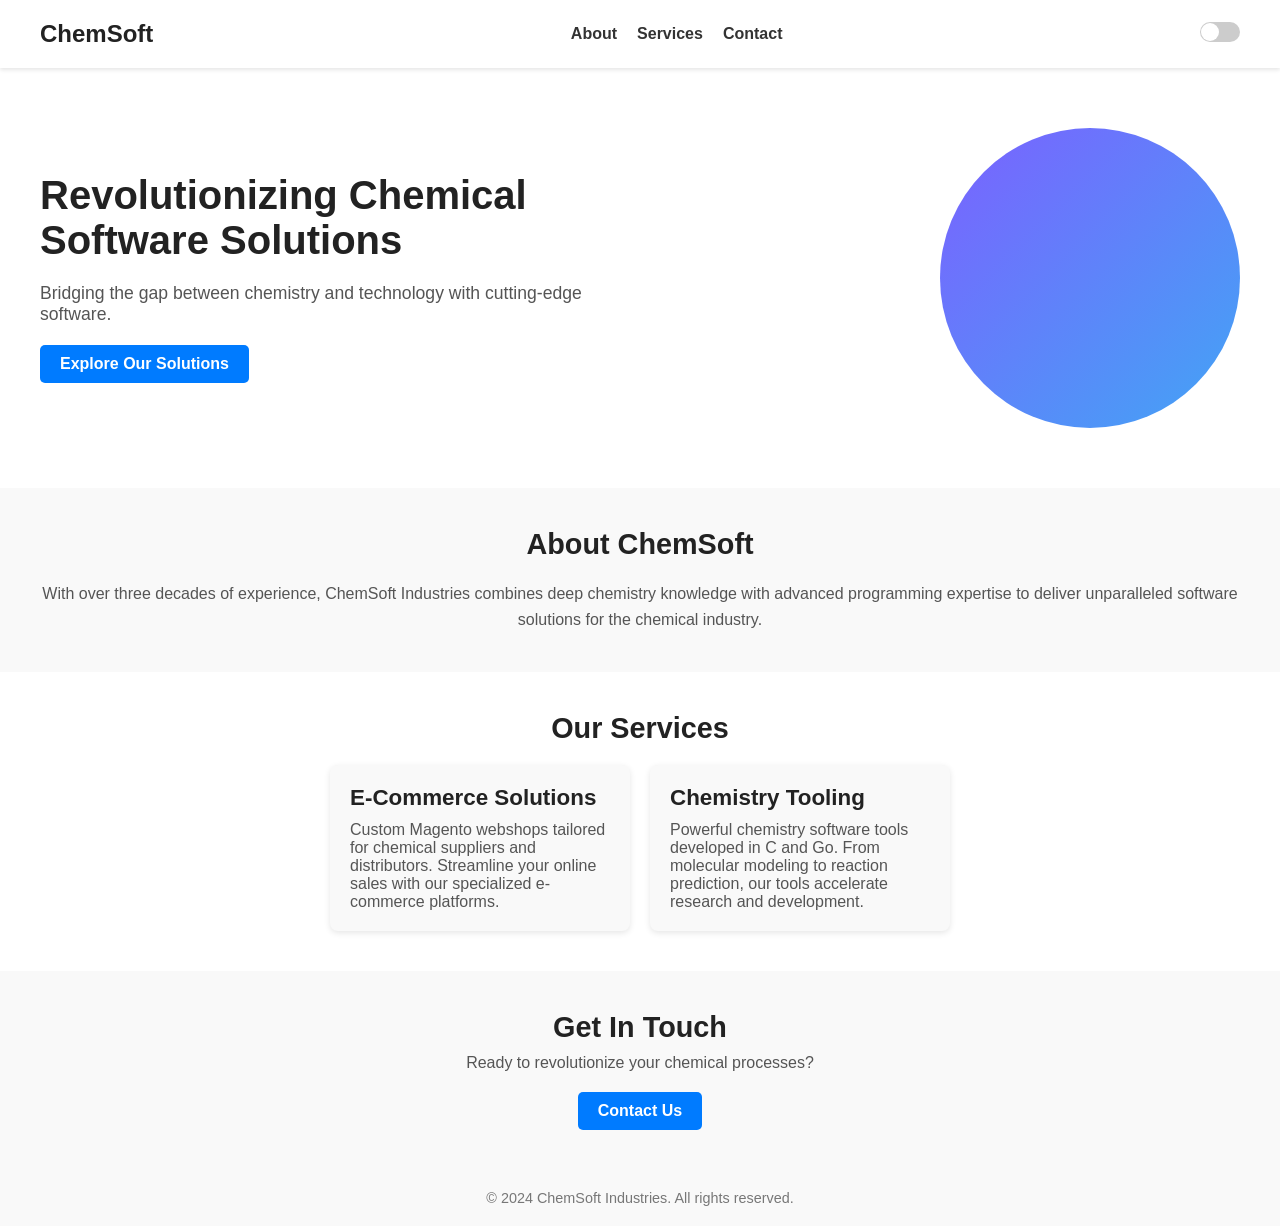
==== index.html @ 3666ffd7 "Uploading starting point for website: Basic design works, content placeholders are in" ====
<!DOCTYPE html>
<html lang="en">
<head>
  <meta charset="UTF-8">
  <meta name="viewport" content="width=device-width, initial-scale=1.0">
  <title>ChemSoft</title>
  <link rel="stylesheet" href="styles.css">
</head>
<body>
  <header>
    <nav class="navbar">
        <div class="logo">ChemSoft</div>
        <ul class="nav-links">
            <li><a href="#about">About</a></li>
            <li><a href="#services">Services</a></li>
            <li><a href="#contact">Contact</a></li>
        </ul>
      <div class="dark-mode-toggle">
        <input type="checkbox" id="toggle">
        <label for="toggle"></label>
      </div>
    </nav>
  </header>

  <main>
    <!-- Hero Section -->
    <section class="hero">
      <div class="hero-content">
        <h1>Revolutionizing Chemical Software Solutions</h1>
        <p>Bridging the gap between chemistry and technology with cutting-edge software.</p>
        <a href="#solutions" class="btn">Explore Our Solutions</a>
      </div>
      <div class="hero-circle"></div>
    </section>

    <!-- About Section -->
    <section id="about" class="about-section">
      <h2>About ChemSoft</h2>
      <p>
        With over three decades of experience, ChemSoft Industries combines deep chemistry knowledge
        with advanced programming expertise to deliver unparalleled software solutions for the chemical industry.
      </p>
    </section>

    <!-- Services Section -->
    <section id="services" class="services-section">
      <h2>Our Services</h2>
      <div class="services-cards">
        <div class="service-card">
          <h3>E-Commerce Solutions</h3>
          <p>
            Custom Magento webshops tailored for chemical suppliers and distributors. Streamline your online sales with our specialized e-commerce platforms.
          </p>
        </div>
        <div class="service-card">
          <h3>Chemistry Tooling</h3>
          <p>
            Powerful chemistry software tools developed in C and Go. From molecular modeling to reaction prediction, our tools accelerate research and development.
          </p>
        </div>
      </div>
    </section>

    <!-- Contact Section -->
    <section id="contact" class="contact-section">
      <h2>Get In Touch</h2>
      <p>Ready to revolutionize your chemical processes?</p>
      <a href="#contact-form" class="btn">Contact Us</a>
    </section>
  </main>

  <footer>
    <p>© 2024 ChemSoft Industries. All rights reserved.</p>
  </footer>

  <script src="script.js"></script>
</body>
</html>
---- styles.css ----
/* General Reset */
* {
    margin: 0;
    padding: 0;
    box-sizing: border-box;
  }
  
  body {
    font-family: Arial, sans-serif;
    color: #222;
    background-color: #fff;
    transition: background-color 0.3s, color 0.3s;
  }
  
  /* Navbar */
  .navbar {
    display: flex;
    justify-content: space-between;
    align-items: center;
    padding: 20px 40px;
    background-color: #fff;
    box-shadow: 0 2px 4px rgba(0, 0, 0, 0.1);
  }
  
  .logo {
    font-size: 1.5rem;
    font-weight: bold;
  }
  
  .nav-links {
    list-style: none;
    display: flex;
    gap: 20px;
  }
  
  .nav-links li {
    display: inline;
  }
  
  .nav-links a {
    text-decoration: none;
    color: #333;
    font-weight: bold;
    transition: color 0.3s;
  }
  
  .nav-links a:hover {
    color: #007bff;
  }
  
  /* Dark Mode Toggle */
  .dark-mode-toggle {
    position: relative;
  }
  
  .dark-mode-toggle input[type="checkbox"] {
    display: none;
  }
  
  .dark-mode-toggle label {
    display: inline-block;
    width: 40px;
    height: 20px;
    background: #ccc;
    border-radius: 20px;
    cursor: pointer;
    position: relative;
  }
  
  .dark-mode-toggle label::after {
    content: "";
    width: 18px;
    height: 18px;
    background: #fff;
    border-radius: 50%;
    position: absolute;
    top: 1px;
    left: 1px;
    transition: 0.3s;
  }
  
  .dark-mode-toggle input:checked + label {
    background: #007bff;
  }
  
  .dark-mode-toggle input:checked + label::after {
    transform: translateX(20px);
  }
  
  /* Hero Section */
  .hero {
    display: flex;
    justify-content: space-between;
    align-items: center;
    padding: 60px 40px;
  }
  
  .hero-content {
    max-width: 600px;
  }
  
  .hero h1 {
    font-size: 2.5rem;
    margin-bottom: 20px;
    color: #222;
  }
  
  .hero p {
    font-size: 1.1rem;
    margin-bottom: 20px;
    color: #555;
  }
  
  .btn {
    display: inline-block;
    padding: 10px 20px;
    font-size: 1rem;
    font-weight: bold;
    color: #fff;
    background-color: #007bff;
    text-decoration: none;
    border-radius: 5px;
    transition: background-color 0.3s;
  }
  
  .btn:hover {
    background-color: #0056b3;
  }
  
  /* Circle */
  .hero-circle {
    width: 300px;
    height: 300px;
    background: linear-gradient(135deg, #7b61ff, #42a5f5);
    border-radius: 50%;
    flex-shrink: 0;
  }
  
  /* About Section */
  .about-section {
    background-color: #f9f9f9;
    padding: 40px;
    text-align: center;
  }
  
  .about-section h2 {
    font-size: 1.8rem;
    margin-bottom: 20px;
  }
  
  .about-section p {
    font-size: 1rem;
    line-height: 1.6;
    color: #555;
  }
  
  /* Services Section */
  .services-section {
    padding: 40px;
    background-color: #fff;
    text-align: center;
  }
  
  .services-section h2 {
    font-size: 1.8rem;
    margin-bottom: 20px;
  }
  
  .services-cards {
    display: flex;
    gap: 20px;
    justify-content: center;
  }
  
  .service-card {
    background-color: #f9f9f9;
    border-radius: 8px;
    box-shadow: 0 2px 6px rgba(0, 0, 0, 0.1);
    padding: 20px;
    width: 300px;
    text-align: left;
  }
  
  .service-card h3 {
    font-size: 1.4rem;
    margin-bottom: 10px;
  }
  
  .service-card p {
    font-size: 1rem;
    color: #555;
  }
  
  /* Contact Section */
  .contact-section {
    background-color: #f9f9f9;
    text-align: center;
    padding: 40px;
  }
  
  .contact-section h2 {
    font-size: 1.8rem;
    margin-bottom: 10px;
  }
  
  .contact-section p {
    margin-bottom: 20px;
    font-size: 1rem;
    color: #555;
  }
  
  /* Footer */
  footer {
    text-align: center;
    padding: 20px;
    background-color: #f9f9f9;
    color: #777;
    font-size: 0.9rem;
  }
  
  /* Dark Mode */
  body.dark-mode {
    background-color: #222;
    color: #eee;
  }
  
  body.dark-mode .navbar {
    background-color: #333;
  }
  
  body.dark-mode .nav-links a {
    color: #ddd;
  }
  
  body.dark-mode .btn {
    background-color: #4a90e2;
  }
  
  body.dark-mode .about-section,
  body.dark-mode .services-section,
  body.dark-mode .contact-section {
    background-color: #333;
    color: #ddd;
  }
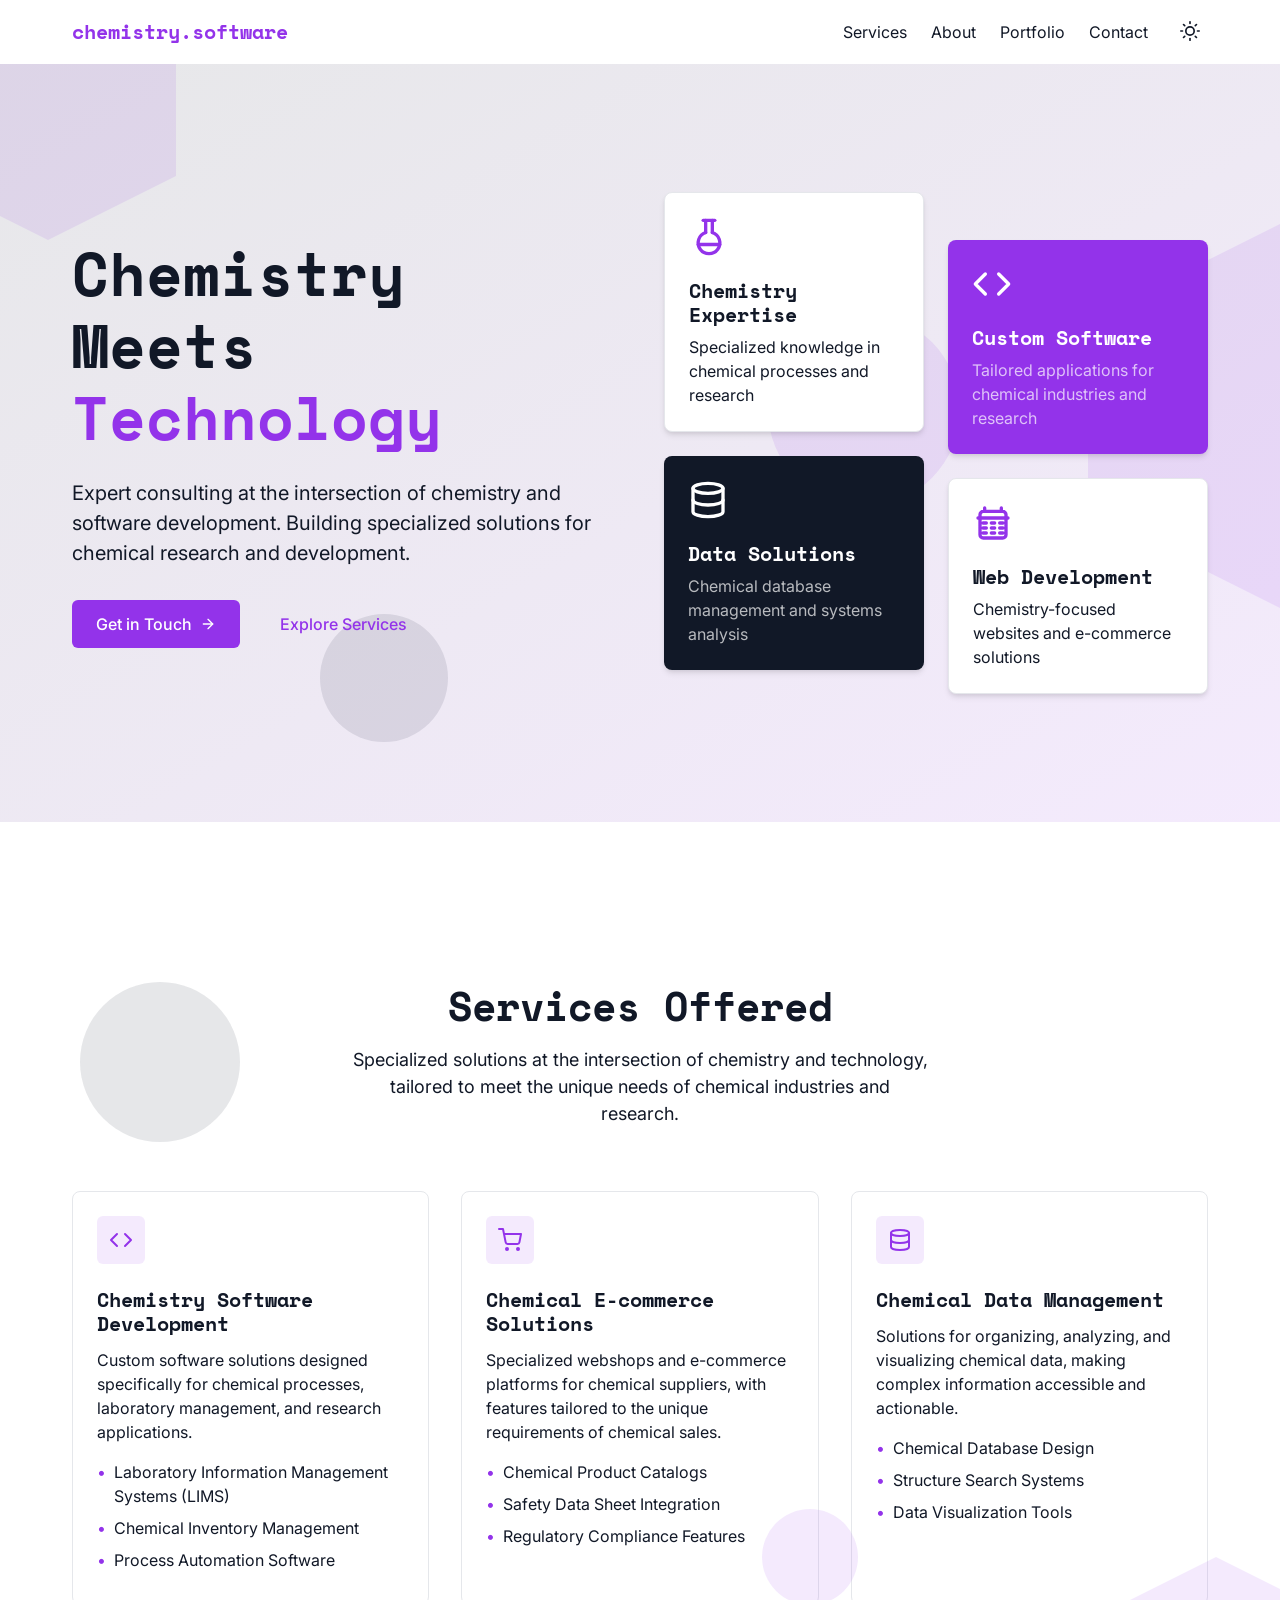
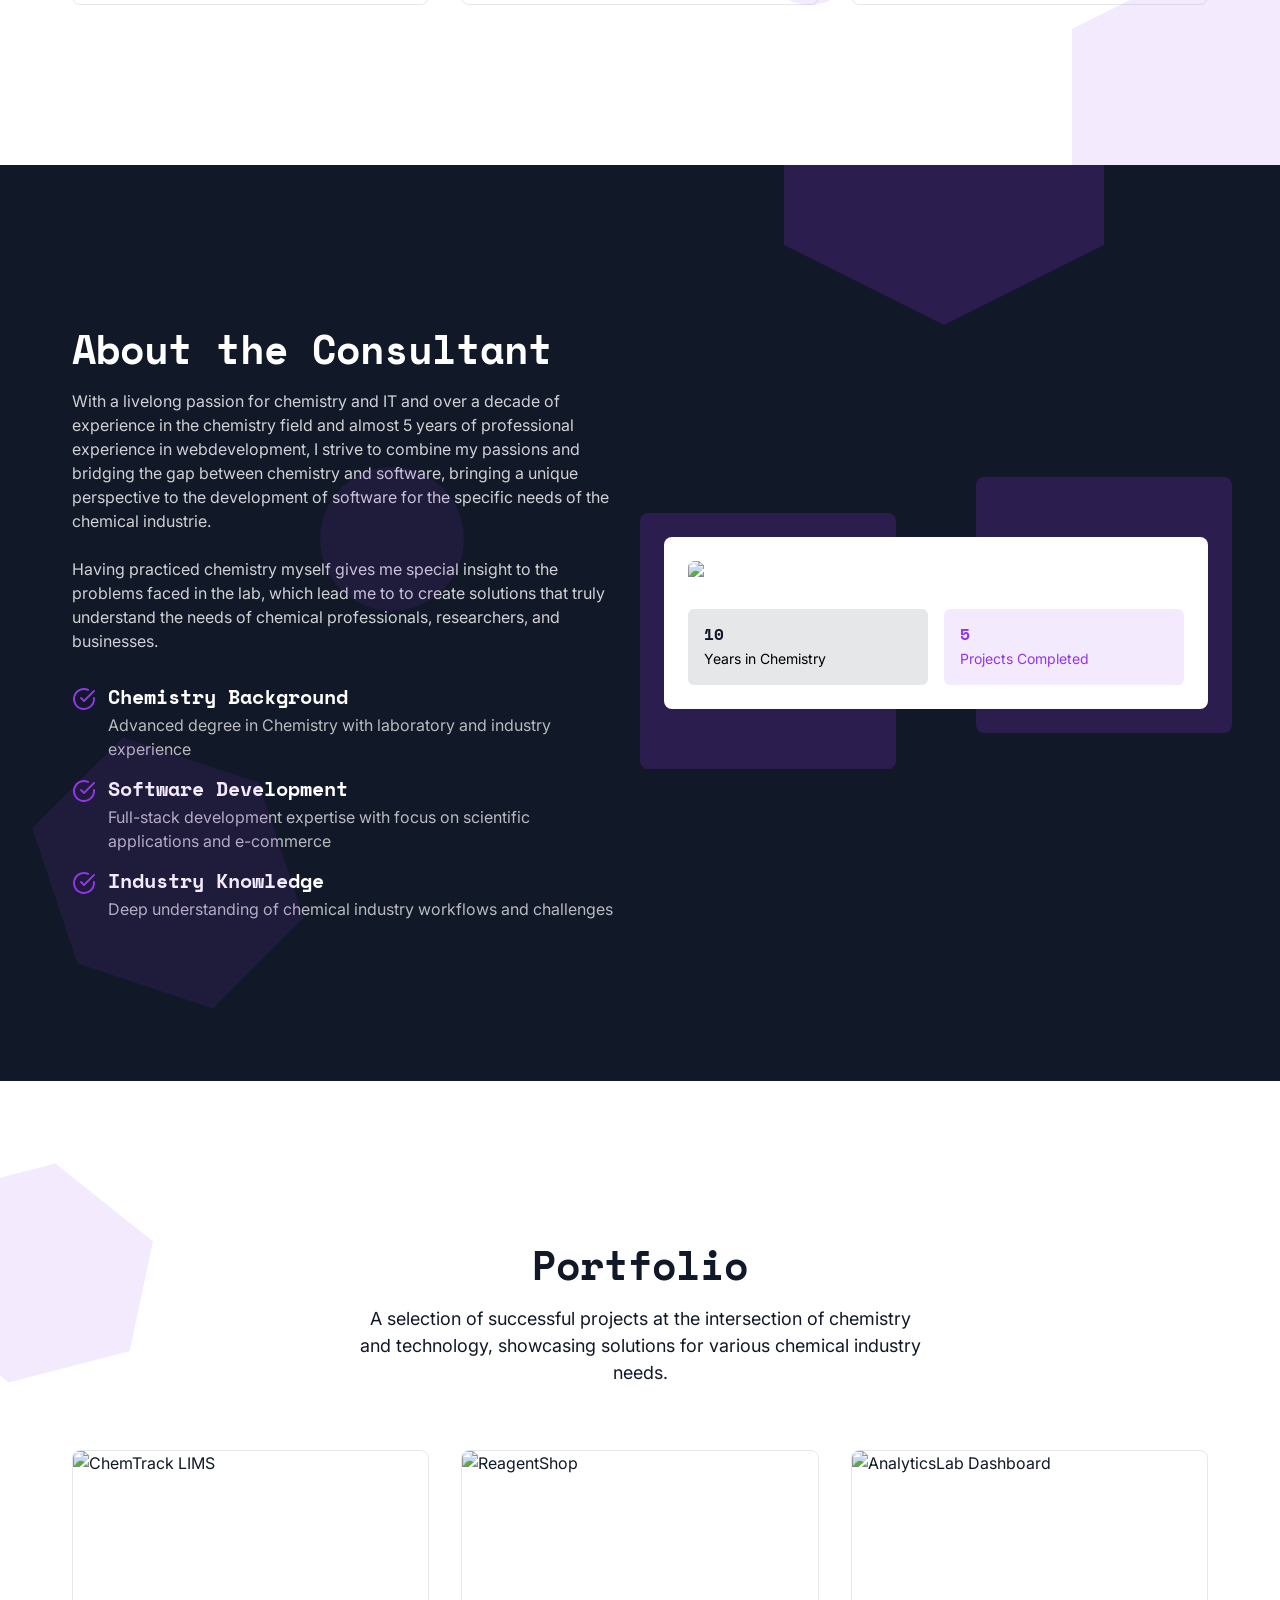
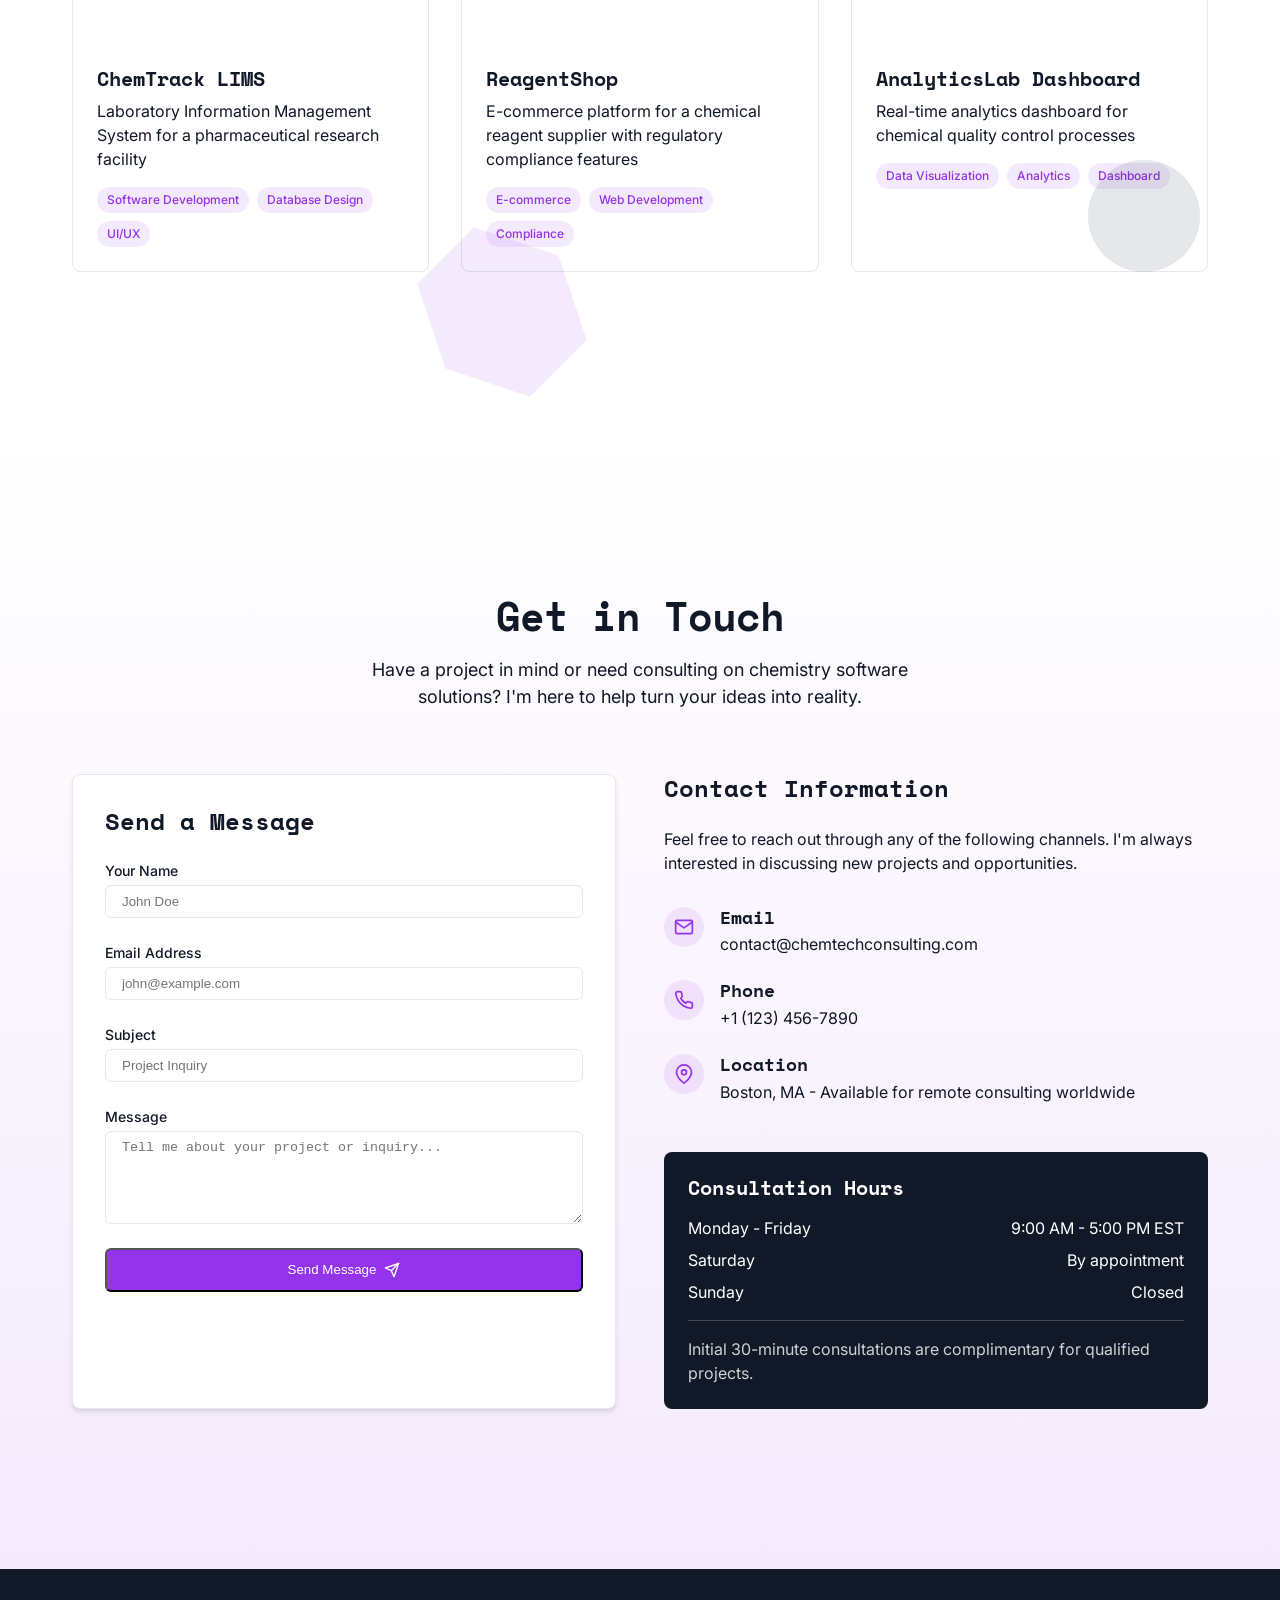
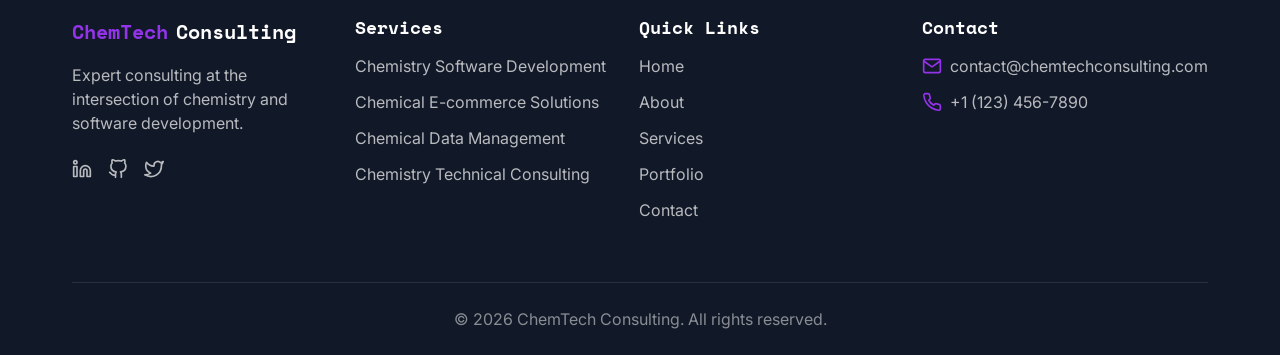
==== commit a4214a18: "Updated website look and 50% done with adding proper text, not mobile compatible yet" ====
--- a/index.html
+++ b/index.html
@@ -3,76 +3,633 @@
 <head>
   <meta charset="UTF-8">
   <meta name="viewport" content="width=device-width, initial-scale=1.0">
-  <title>ChemSoft</title>
+  <title>chemistry.software | Chemistry Software Consultation</title>
+  <meta name="description" content="Professional chemistry software development and consulting services">
+  
+  <!-- Google Fonts -->
+  <link rel="preconnect" href="https://fonts.googleapis.com">
+  <link rel="preconnect" href="https://fonts.gstatic.com" crossorigin>
+  <link href="https://fonts.googleapis.com/css2?family=Space+Mono:wght@400;700&family=Inter:wght@400;500;600;700&display=swap" rel="stylesheet">
+  
+  <!-- Styles -->
   <link rel="stylesheet" href="styles.css">
+  
+  <!-- Favicon -->
+  <link rel="icon" href="favicon.ico" type="image/x-icon">
 </head>
+
 <body>
-  <header>
-    <nav class="navbar">
-        <div class="logo">ChemSoft</div>
-        <ul class="nav-links">
-            <li><a href="#about">About</a></li>
-            <li><a href="#services">Services</a></li>
-            <li><a href="#contact">Contact</a></li>
-        </ul>
-      <div class="dark-mode-toggle">
-        <input type="checkbox" id="toggle">
-        <label for="toggle"></label>
-      </div>
-    </nav>
+  <!-- Header/Navbar -->
+  <header class="header">
+    <div class="container header-container">
+      <a href="#hero" class="logo">
+        <span class="logo-primary">chemistry.software</span>
+      </a>
+      
+      <!-- Desktop Navigation -->
+      <nav class="desktop-nav">
+        <a href="#services" class="nav-link">Services</a>
+        <a href="#about" class="nav-link">About</a>
+        <a href="#portfolio" class="nav-link">Portfolio</a>
+        <a href="#contact" class="nav-link">Contact</a>
+        <div class="header-actions">
+          <!-- Theme Toggle -->
+          <button id="theme-toggle" class="theme-toggle" aria-label="Toggle theme">
+            <svg class="sun-icon" xmlns="http://www.w3.org/2000/svg" width="20" height="20" viewBox="0 0 24 24" fill="none" stroke="currentColor" stroke-width="2" stroke-linecap="round" stroke-linejoin="round">
+              <circle cx="12" cy="12" r="5"></circle>
+              <line x1="12" y1="1" x2="12" y2="3"></line>
+              <line x1="12" y1="21" x2="12" y2="23"></line>
+              <line x1="4.22" y1="4.22" x2="5.64" y2="5.64"></line>
+              <line x1="18.36" y1="18.36" x2="19.78" y2="19.78"></line>
+              <line x1="1" y1="12" x2="3" y2="12"></line>
+              <line x1="21" y1="12" x2="23" y2="12"></line>
+              <line x1="4.22" y1="19.78" x2="5.64" y2="18.36"></line>
+              <line x1="18.36" y1="5.64" x2="19.78" y2="4.22"></line>
+            </svg>
+            <svg class="moon-icon" xmlns="http://www.w3.org/2000/svg" width="20" height="20" viewBox="0 0 24 24" fill="none" stroke="currentColor" stroke-width="2" stroke-linecap="round" stroke-linejoin="round">
+              <path d="M21 12.79A9 9 0 1 1 11.21 3 7 7 0 0 0 21 12.79z"></path>
+            </svg>
+          </button>
+          
+          <!-- Mobile Menu Button -->
+          <button id="mobile-menu-btn" class="mobile-menu-btn" aria-label="Toggle menu">
+            <svg class="menu-icon" xmlns="http://www.w3.org/2000/svg" width="24" height="24" viewBox="0 0 24 24" fill="none" stroke="currentColor" stroke-width="2" stroke-linecap="round" stroke-linejoin="round">
+              <line x1="3" y1="12" x2="21" y2="12"></line>
+              <line x1="3" y1="6" x2="21" y2="6"></line>
+              <line x1="3" y1="18" x2="21" y2="18"></line>
+            </svg>
+            <svg class="close-icon" xmlns="http://www.w3.org/2000/svg" width="24" height="24" viewBox="0 0 24 24" fill="none" stroke="currentColor" stroke-width="2" stroke-linecap="round" stroke-linejoin="round">
+              <line x1="18" y1="6" x2="6" y2="18"></line>
+              <line x1="6" y1="6" x2="18" y2="18"></line>
+            </svg>
+          </button>
+        </div>
+      </nav>
+      
+    </div>
+    
+    <!-- Mobile Navigation -->
+    <div id="mobile-nav" class="mobile-nav">
+      <div class="container mobile-nav-container">
+        <a href="#services" class="nav-link">Services</a>
+        <a href="#about" class="nav-link">About</a>
+        <a href="#portfolio" class="nav-link">Portfolio</a>
+        <a href="#contact" class="nav-link">Contact</a>
+      </div>
+    </div>
   </header>
 
   <main>
     <!-- Hero Section -->
-    <section class="hero">
-      <div class="hero-content">
-        <h1>Revolutionizing Chemical Software Solutions</h1>
-        <p>Bridging the gap between chemistry and technology with cutting-edge software.</p>
-        <a href="#solutions" class="btn">Explore Our Solutions</a>
-      </div>
-      <div class="hero-circle"></div>
+    <section class="hero chemistry-bg" id="hero">
+      <!-- Chemistry-themed decorative elements -->
+      <div class="hexagon hex-1"></div>
+      <div class="hexagon hex-2"></div>
+      <div class="circle circle-1"></div>
+      <div class="circle circle-2"></div>
+      
+      <div class="hero-gradient"></div>
+      <div class="container hero-container">
+        <div class="hero-content">
+          <h1 class="hero-title">Chemistry Meets <span class="text-primary">Technology</span></h1>
+          <p class="hero-description">
+            Expert consulting at the intersection of chemistry and software development. 
+            Building specialized solutions for chemical research and development.
+          </p>
+          <div class="hero-buttons">
+            <a href="#contact" class="btn btn-primary">
+              Get in Touch
+              <svg xmlns="http://www.w3.org/2000/svg" width="16" height="16" viewBox="0 0 24 24" fill="none" stroke="currentColor" stroke-width="2" stroke-linecap="round" stroke-linejoin="round">
+                <line x1="5" y1="12" x2="19" y2="12"></line>
+                <polyline points="12 5 19 12 12 19"></polyline>
+              </svg>
+            </a>
+            <a href="#services" class="btn btn-outline">Explore Services</a>
+          </div>
+        </div>
+        
+        <div class="hero-cards">
+          <div class="hero-cards-column">
+            <div class="card card-light">
+              <svg class="card-icon" xmlns="http://www.w3.org/2000/svg" width="40" height="40" viewBox="0 0 24 24" fill="none" stroke="currentColor" stroke-width="2" stroke-linecap="round" stroke-linejoin="round">
+                <path d="M10 2v7.31"></path>
+                <path d="M14 9.3V1.99"></path>
+                <path d="M8.5 2h7"></path>
+                <path d="M14 9.3a6.5 6.5 0 1 1-4 0"></path>
+                <path d="M5.58 16.5h12.85"></path>
+              </svg>
+              <h3 class="card-title">Chemistry Expertise</h3>
+              <p class="card-text">Specialized knowledge in chemical processes and research</p>
+            </div>
+            <div class="card card-dark">
+              <svg class="card-icon" xmlns="http://www.w3.org/2000/svg" width="40" height="40" viewBox="0 0 24 24" fill="none" stroke="currentColor" stroke-width="2" stroke-linecap="round" stroke-linejoin="round">
+                <ellipse cx="12" cy="5" rx="9" ry="3"></ellipse>
+                <path d="M21 12c0 1.66-4 3-9 3s-9-1.34-9-3"></path>
+                <path d="M3 5v14c0 1.66 4 3 9 3s9-1.34 9-3V5"></path>
+              </svg>
+              <h3 class="card-title">Data Solutions</h3>
+              <p class="card-text">Chemical database management and systems analysis</p>
+            </div>
+          </div>
+          
+          <div class="hero-cards-column offset">
+            <div class="card card-primary">
+              <svg class="card-icon" xmlns="http://www.w3.org/2000/svg" width="40" height="40" viewBox="0 0 24 24" fill="none" stroke="currentColor" stroke-width="2" stroke-linecap="round" stroke-linejoin="round">
+                <polyline points="16 18 22 12 16 6"></polyline>
+                <polyline points="8 6 2 12 8 18"></polyline>
+              </svg>
+              <h3 class="card-title">Custom Software</h3>
+              <p class="card-text">Tailored applications for chemical industries and research</p>
+            </div>
+            <div class="card card-light">
+              <svg class="card-icon" xmlns="http://www.w3.org/2000/svg" width="40" height="40" viewBox="0 0 24 24" fill="none" stroke="currentColor" stroke-width="2" stroke-linecap="round" stroke-linejoin="round">
+                <path d="M3 9h18M7 3v2M17 3v2M6 12h2M11 12h2M16 12h2M6 15h2M11 15h2M16 15h2M6 18h2M11 18h2M16 18h2M6.2 21h11.6c1.1 0 2-.9 2-2V7c0-1.1-.9-2-2-2H6.2c-1.1 0-2 .9-2 2v12c0 1.1.9 2 2 2z"></path>
+              </svg>
+              <h3 class="card-title">Web Development</h3>
+              <p class="card-text">Chemistry-focused websites and e-commerce solutions</p>
+            </div>
+          </div>
+        </div>
+      </div>
     </section>
 
+    <!-- Services Section -->
+    <section id="services" class="services chemistry-bg">
+      <!-- Chemistry-themed decorative elements -->
+      <div class="hexagon hex-3"></div>
+      <div class="circle circle-3"></div>
+      <div class="circle circle-4"></div>
+      
+      <div class="container">
+        <div class="section-header">
+          <h2 class="section-title">Services Offered</h2>
+          <p class="section-description">
+            Specialized solutions at the intersection of chemistry and technology, 
+            tailored to meet the unique needs of chemical industries and research.
+          </p>
+        </div>
+        
+        <div class="services-grid">
+          <!-- Service 1 -->
+          <div class="service-card">
+            <div class="service-icon-wrapper">
+              <svg class="service-icon" xmlns="http://www.w3.org/2000/svg" width="24" height="24" viewBox="0 0 24 24" fill="none" stroke="currentColor" stroke-width="2" stroke-linecap="round" stroke-linejoin="round">
+                <polyline points="16 18 22 12 16 6"></polyline>
+                <polyline points="8 6 2 12 8 18"></polyline>
+              </svg>
+            </div>
+            <h3 class="service-title">Chemistry Software Development</h3>
+            <p class="service-description">
+              Custom software solutions designed specifically for chemical processes, 
+              laboratory management, and research applications.
+            </p>
+            <ul class="service-list">
+              <li>Laboratory Information Management Systems (LIMS)</li>
+              <li>Chemical Inventory Management</li>
+              <li>Process Automation Software</li>
+            </ul>
+          </div>
+          
+          <!-- Service 2 -->
+          <div class="service-card">
+            <div class="service-icon-wrapper">
+              <svg class="service-icon" xmlns="http://www.w3.org/2000/svg" width="24" height="24" viewBox="0 0 24 24" fill="none" stroke="currentColor" stroke-width="2" stroke-linecap="round" stroke-linejoin="round">
+                <circle cx="9" cy="21" r="1"></circle>
+                <circle cx="20" cy="21" r="1"></circle>
+                <path d="M1 1h4l2.68 13.39a2 2 0 0 0 2 1.61h9.72a2 2 0 0 0 2-1.61L23 6H6"></path>
+              </svg>
+            </div>
+            <h3 class="service-title">Chemical E-commerce Solutions</h3>
+            <p class="service-description">
+              Specialized webshops and e-commerce platforms for chemical suppliers, 
+              with features tailored to the unique requirements of chemical sales.
+            </p>
+            <ul class="service-list">
+              <li>Chemical Product Catalogs</li>
+              <li>Safety Data Sheet Integration</li>
+              <li>Regulatory Compliance Features</li>
+            </ul>
+          </div>
+          
+          <!-- Service 3 -->
+          <div class="service-card">
+            <div class="service-icon-wrapper">
+              <svg class="service-icon" xmlns="http://www.w3.org/2000/svg" width="24" height="24" viewBox="0 0 24 24" fill="none" stroke="currentColor" stroke-width="2" stroke-linecap="round" stroke-linejoin="round">
+                <ellipse cx="12" cy="5" rx="9" ry="3"></ellipse>
+                <path d="M21 12c0 1.66-4 3-9 3s-9-1.34-9-3"></path>
+                <path d="M3 5v14c0 1.66 4 3 9 3s9-1.34 9-3V5"></path>
+              </svg>
+            </div>
+            <h3 class="service-title">Chemical Data Management</h3>
+            <p class="service-description">
+              Solutions for organizing, analyzing, and visualizing chemical data, 
+              making complex information accessible and actionable.
+            </p>
+            <ul class="service-list">
+              <li>Chemical Database Design</li>
+              <li>Structure Search Systems</li>
+              <li>Data Visualization Tools</li>
+            </ul>
+          </div>
+          
+
+        </div>
+      </div>
+    </section>
+
     <!-- About Section -->
-    <section id="about" class="about-section">
-      <h2>About ChemSoft</h2>
-      <p>
-        With over three decades of experience, ChemSoft Industries combines deep chemistry knowledge
-        with advanced programming expertise to deliver unparalleled software solutions for the chemical industry.
-      </p>
+    <section id="about" class="about chemistry-bg">
+      <!-- Chemistry-themed decorative elements -->
+      <div class="hexagon hex-4"></div>
+      <div class="hexagon hex-5"></div>
+      <div class="circle circle-5"></div>
+      
+      <div class="container">
+        <div class="about-grid">
+          <div class="about-content">
+            <h2 class="section-title">About the Consultant</h2>
+            <p class="about-text">
+              With a livelong passion for chemistry and IT and over a decade of experience in the chemistry field and almost 5 years of professional experience in webdevelopment, I strive to combine my passions and bridging the gap between chemistry and software, 
+              bringing a unique perspective to the development  of software for the specific needs of the chemical industrie.
+            </p>
+            <p class="about-text">
+              Having practiced chemistry myself gives me special insight to the problems faced in the lab, which lead me to to create solutions that truly understand the needs of chemical professionals, 
+              researchers, and businesses.
+            </p>
+            
+            <div class="about-features">
+              <div class="about-feature">
+                <svg class="feature-icon" xmlns="http://www.w3.org/2000/svg" width="24" height="24" viewBox="0 0 24 24" fill="none" stroke="currentColor" stroke-width="2" stroke-linecap="round" stroke-linejoin="round">
+                  <path d="M22 11.08V12a10 10 0 1 1-5.93-9.14"></path>
+                  <polyline points="22 4 12 14.01 9 11.01"></polyline>
+                </svg>
+                <div>
+                  <h3 class="feature-title">Chemistry Background</h3>
+                  <p class="feature-text">
+                    Advanced degree in Chemistry with laboratory and industry experience
+                  </p>
+                </div>
+              </div>
+              
+              <div class="about-feature">
+                <svg class="feature-icon" xmlns="http://www.w3.org/2000/svg" width="24" height="24" viewBox="0 0 24 24" fill="none" stroke="currentColor" stroke-width="2" stroke-linecap="round" stroke-linejoin="round">
+                  <path d="M22 11.08V12a10 10 0 1 1-5.93-9.14"></path>
+                  <polyline points="22 4 12 14.01 9 11.01"></polyline>
+                </svg>
+                <div>
+                  <h3 class="feature-title">Software Development</h3>
+                  <p class="feature-text">
+                    Full-stack development expertise with focus on scientific applications and e-commerce
+                  </p>
+                </div>
+              </div>
+              
+              <div class="about-feature">
+                <svg class="feature-icon" xmlns="http://www.w3.org/2000/svg" width="24" height="24" viewBox="0 0 24 24" fill="none" stroke="currentColor" stroke-width="2" stroke-linecap="round" stroke-linejoin="round">
+                  <path d="M22 11.08V12a10 10 0 1 1-5.93-9.14"></path>
+                  <polyline points="22 4 12 14.01 9 11.01"></polyline>
+                </svg>
+                <div>
+                  <h3 class="feature-title">Industry Knowledge</h3>
+                  <p class="feature-text">
+                    Deep understanding of chemical industry workflows and challenges
+                  </p>
+                </div>
+              </div>
+            </div>
+          </div>
+          
+          <div class="about-image-container">
+            <div class="about-image-decoration-1"></div>
+            <div class="about-image-decoration-2"></div>
+            <div class="about-image-wrapper">
+              <img src="https://kzmj9wbt1hdtc1235v88.lite.vusercontent.net/placeholder.svg?height=600&width=600" alt="Chemistry Consultant" class="about-image">
+              <div class="about-stats">
+                <div class="stat-card stat-secondary">
+                  <h4 class="stat-number">10</h4>
+                  <p class="stat-label">Years in Chemistry</p>
+                </div>
+                <div class="stat-card stat-primary">
+                  <h4 class="stat-number">5</h4>
+                  <p class="stat-label">Projects Completed</p>
+                </div>
+              </div>
+            </div>
+          </div>
+        </div>
+      </div>
     </section>
 
-    <!-- Services Section -->
-    <section id="services" class="services-section">
-      <h2>Our Services</h2>
-      <div class="services-cards">
-        <div class="service-card">
-          <h3>E-Commerce Solutions</h3>
-          <p>
-            Custom Magento webshops tailored for chemical suppliers and distributors. Streamline your online sales with our specialized e-commerce platforms.
+    <!-- Portfolio Section -->
+    <section id="portfolio" class="portfolio chemistry-bg">
+      <!-- Chemistry-themed decorative elements -->
+      <div class="hexagon hex-6"></div>
+      <div class="circle circle-6"></div>
+      <div class="hexagon hex-7"></div>
+      
+      <div class="container">
+        <div class="section-header">
+          <h2 class="section-title">Portfolio</h2>
+          <p class="section-description">
+            A selection of successful projects at the intersection of chemistry and technology, 
+            showcasing solutions for various chemical industry needs.
           </p>
         </div>
-        <div class="service-card">
-          <h3>Chemistry Tooling</h3>
-          <p>
-            Powerful chemistry software tools developed in C and Go. From molecular modeling to reaction prediction, our tools accelerate research and development.
+        
+        <div class="portfolio-grid">
+          <!-- Portfolio Item 1 -->
+          <div class="portfolio-item">
+            <div class="portfolio-image-container">
+              <img src="https://kzmj9wbt1hdtc1235v88.lite.vusercontent.net/placeholder.svg?height=400&width=600" alt="ChemTrack LIMS" class="portfolio-image">
+              <div class="portfolio-overlay">
+                <button class="portfolio-view-btn">
+                  View Details 
+                  <svg xmlns="http://www.w3.org/2000/svg" width="16" height="16" viewBox="0 0 24 24" fill="none" stroke="currentColor" stroke-width="2" stroke-linecap="round" stroke-linejoin="round">
+                    <line x1="7" y1="17" x2="17" y2="7"></line>
+                    <polyline points="7 7 17 7 17 17"></polyline>
+                  </svg>
+                </button>
+              </div>
+            </div>
+            <div class="portfolio-content">
+              <h3 class="portfolio-title">ChemTrack LIMS</h3>
+              <p class="portfolio-description">Laboratory Information Management System for a pharmaceutical research facility</p>
+              <div class="portfolio-tags">
+                <span class="portfolio-tag">Software Development</span>
+                <span class="portfolio-tag">Database Design</span>
+                <span class="portfolio-tag">UI/UX</span>
+              </div>
+            </div>
+          </div>
+          
+          <!-- Portfolio Item 2 -->
+          <div class="portfolio-item">
+            <div class="portfolio-image-container">
+              <img src="https://kzmj9wbt1hdtc1235v88.lite.vusercontent.net/placeholder.svg?height=400&width=600" alt="ReagentShop" class="portfolio-image">
+              <div class="portfolio-overlay">
+                <button class="portfolio-view-btn">
+                  View Details 
+                  <svg xmlns="http://www.w3.org/2000/svg" width="16" height="16" viewBox="0 0 24 24" fill="none" stroke="currentColor" stroke-width="2" stroke-linecap="round" stroke-linejoin="round">
+                    <line x1="7" y1="17" x2="17" y2="7"></line>
+                    <polyline points="7 7 17 7 17 17"></polyline>
+                  </svg>
+                </button>
+              </div>
+            </div>
+            <div class="portfolio-content">
+              <h3 class="portfolio-title">ReagentShop</h3>
+              <p class="portfolio-description">E-commerce platform for a chemical reagent supplier with regulatory compliance features</p>
+              <div class="portfolio-tags">
+                <span class="portfolio-tag">E-commerce</span>
+                <span class="portfolio-tag">Web Development</span>
+                <span class="portfolio-tag">Compliance</span>
+              </div>
+            </div>
+          </div>
+          
+          <!-- Portfolio Item 3 -->
+          <div class="portfolio-item">
+            <div class="portfolio-image-container">
+              <img src="https://kzmj9wbt1hdtc1235v88.lite.vusercontent.net/placeholder.svg?height=400&width=600" alt="AnalyticsLab Dashboard" class="portfolio-image">
+              <div class="portfolio-overlay">
+                <button class="portfolio-view-btn">
+                  View Details 
+                  <svg xmlns="http://www.w3.org/2000/svg" width="16" height="16" viewBox="0 0 24 24" fill="none" stroke="currentColor" stroke-width="2" stroke-linecap="round" stroke-linejoin="round">
+                    <line x1="7" y1="17" x2="17" y2="7"></line>
+                    <polyline points="7 7 17 7 17 17"></polyline>
+                  </svg>
+                </button>
+              </div>
+            </div>
+            <div class="portfolio-content">
+              <h3 class="portfolio-title">AnalyticsLab Dashboard</h3>
+              <p class="portfolio-description">Real-time analytics dashboard for chemical quality control processes</p>
+              <div class="portfolio-tags">
+                <span class="portfolio-tag">Data Visualization</span>
+                <span class="portfolio-tag">Analytics</span>
+                <span class="portfolio-tag">Dashboard</span>
+              </div>
+            </div>
+          </div>
+          
+        </div>
+      </div>
+    </section>
+
+    <!-- Contact Section -->
+    <section id="contact" class="contact">
+      <div class="container">
+        <div class="section-header">
+          <h2 class="section-title">Get in Touch</h2>
+          <p class="section-description">
+            Have a project in mind or need consulting on chemistry software solutions? I'm here to help turn your ideas
+            into reality.
           </p>
         </div>
-      </div>
-    </section>
-
-    <!-- Contact Section -->
-    <section id="contact" class="contact-section">
-      <h2>Get In Touch</h2>
-      <p>Ready to revolutionize your chemical processes?</p>
-      <a href="#contact-form" class="btn">Contact Us</a>
+
+        <div class="contact-grid">
+          <div class="contact-form-container">
+            <h3 class="contact-form-title">Send a Message</h3>
+            <form id="contact-form" class="contact-form">
+              <div class="form-group">
+                <label for="name" class="form-label">Your Name</label>
+                <input type="text" id="name" name="name" class="form-input" placeholder="John Doe" required>
+              </div>
+
+              <div class="form-group">
+                <label for="email" class="form-label">Email Address</label>
+                <input type="email" id="email" name="email" class="form-input" placeholder="john@example.com" required>
+              </div>
+
+              <div class="form-group">
+                <label for="subject" class="form-label">Subject</label>
+                <input type="text" id="subject" name="subject" class="form-input" placeholder="Project Inquiry" required>
+              </div>
+
+              <div class="form-group">
+                <label for="message" class="form-label">Message</label>
+                <textarea id="message" name="message" class="form-textarea" rows="5" placeholder="Tell me about your project or inquiry..." required></textarea>
+              </div>
+
+              <button type="submit" class="btn btn-primary btn-full">
+                Send Message
+                <svg xmlns="http://www.w3.org/2000/svg" width="16" height="16" viewBox="0 0 24 24" fill="none" stroke="currentColor" stroke-width="2" stroke-linecap="round" stroke-linejoin="round">
+                  <line x1="22" y1="2" x2="11" y2="13"></line>
+                  <polygon points="22 2 15 22 11 13 2 9 22 2"></polygon>
+                </svg>
+              </button>
+            </form>
+          </div>
+
+          <div class="contact-info-container">
+            <div>
+              <h3 class="contact-info-title">Contact Information</h3>
+              <p class="contact-info-text">
+                Feel free to reach out through any of the following channels. I'm always interested in discussing new
+                projects and opportunities.
+              </p>
+
+              <div class="contact-methods">
+                <div class="contact-method">
+                  <div class="contact-method-icon-wrapper">
+                    <svg class="contact-method-icon" xmlns="http://www.w3.org/2000/svg" width="20" height="20" viewBox="0 0 24 24" fill="none" stroke="currentColor" stroke-width="2" stroke-linecap="round" stroke-linejoin="round">
+                      <path d="M4 4h16c1.1 0 2 .9 2 2v12c0 1.1-.9 2-2 2H4c-1.1 0-2-.9-2-2V6c0-1.1.9-2 2-2z"></path>
+                      <polyline points="22,6 12,13 2,6"></polyline>
+                    </svg>
+                  </div>
+                  <div>
+                    <h4 class="contact-method-title">Email</h4>
+                    <a href="mailto:contact@chemtechconsulting.com" class="contact-method-value">
+                      contact@chemtechconsulting.com
+                    </a>
+                  </div>
+                </div>
+
+                <div class="contact-method">
+                  <div class="contact-method-icon-wrapper">
+                    <svg class="contact-method-icon" xmlns="http://www.w3.org/2000/svg" width="20" height="20" viewBox="0 0 24 24" fill="none" stroke="currentColor" stroke-width="2" stroke-linecap="round" stroke-linejoin="round">
+                      <path d="M22 16.92v3a2 2 0 0 1-2.18 2 19.79 19.79 0 0 1-8.63-3.07 19.5 19.5 0 0 1-6-6 19.79 19.79 0 0 1-3.07-8.67A2 2 0 0 1 4.11 2h3a2 2 0 0 1 2 1.72 12.84 12.84 0 0 0 .7 2.81 2 2 0 0 1-.45 2.11L8.09 9.91a16 16 0 0 0 6 6l1.27-1.27a2 2 0 0 1 2.11-.45 12.84 12.84 0 0 0 2.81.7A2 2 0 0 1 22 16.92z"></path>
+                    </svg>
+                  </div>
+                  <div>
+                    <h4 class="contact-method-title">Phone</h4>
+                    <a href="tel:+11234567890" class="contact-method-value">
+                      +1 (123) 456-7890
+                    </a>
+                  </div>
+                </div>
+
+                <div class="contact-method">
+                  <div class="contact-method-icon-wrapper">
+                    <svg class="contact-method-icon" xmlns="http://www.w3.org/2000/svg" width="20" height="20" viewBox="0 0 24 24" fill="none" stroke="currentColor" stroke-width="2" stroke-linecap="round" stroke-linejoin="round">
+                      <path d="M21 10c0 7-9 13-9 13s-9-6-9-13a9 9 0 0 1 18 0z"></path>
+                      <circle cx="12" cy="10" r="3"></circle>
+                    </svg>
+                  </div>
+                  <div>
+                    <h4 class="contact-method-title">Location</h4>
+                    <p class="contact-method-value">Boston, MA - Available for remote consulting worldwide</p>
+                  </div>
+                </div>
+              </div>
+            </div>
+
+            <div class="consultation-hours">
+              <h4 class="consultation-hours-title">Consultation Hours</h4>
+              <div class="hours-list">
+                <div class="hours-item">
+                  <span>Monday - Friday</span>
+                  <span>9:00 AM - 5:00 PM EST</span>
+                </div>
+                <div class="hours-item">
+                  <span>Saturday</span>
+                  <span>By appointment</span>
+                </div>
+                <div class="hours-item">
+                  <span>Sunday</span>
+                  <span>Closed</span>
+                </div>
+              </div>
+              <div class="consultation-note">
+                <p>Initial 30-minute consultations are complimentary for qualified projects.</p>
+              </div>
+            </div>
+          </div>
+        </div>
+      </div>
     </section>
   </main>
 
-  <footer>
-    <p>© 2024 ChemSoft Industries. All rights reserved.</p>
+  <!-- Footer -->
+  <footer class="footer">
+    <div class="container">
+      <div class="footer-grid">
+        <div class="footer-brand">
+          <a href="#" class="footer-logo">
+            <span class="logo-primary">ChemTech</span>
+            <span class="logo-white">Consulting</span>
+          </a>
+          <p class="footer-description">
+            Expert consulting at the intersection of chemistry and software development.
+          </p>
+          <div class="footer-social">
+            <a href="#" class="social-link">
+              <svg xmlns="http://www.w3.org/2000/svg" width="20" height="20" viewBox="0 0 24 24" fill="none" stroke="currentColor" stroke-width="2" stroke-linecap="round" stroke-linejoin="round">
+                <path d="M16 8a6 6 0 0 1 6 6v7h-4v-7a2 2 0 0 0-2-2 2 2 0 0 0-2 2v7h-4v-7a6 6 0 0 1 6-6z"></path>
+                <rect x="2" y="9" width="4" height="12"></rect>
+                <circle cx="4" cy="4" r="2"></circle>
+              </svg>
+              <span class="sr-only">LinkedIn</span>
+            </a>
+            <a href="#" class="social-link">
+              <svg xmlns="http://www.w3.org/2000/svg" width="20" height="20" viewBox="0 0 24 24" fill="none" stroke="currentColor" stroke-width="2" stroke-linecap="round" stroke-linejoin="round">
+                <path d="M9 19c-5 1.5-5-2.5-7-3m14 6v-3.87a3.37 3.37 0 0 0-.94-2.61c3.14-.35 6.44-1.54 6.44-7A5.44 5.44 0 0 0 20 4.77 5.07 5.07 0 0 0 19.91 1S18.73.65 16 2.48a13.38 13.38 0 0 0-7 0C6.27.65 5.09 1 5.09 1A5.07 5.07 0 0 0 5 4.77a5.44 5.44 0 0 0-1.5 3.78c0 5.42 3.3 6.61 6.44 7A3.37 3.37 0 0 0 9 18.13V22"></path>
+              </svg>
+              <span class="sr-only">GitHub</span>
+            </a>
+            <a href="#" class="social-link">
+              <svg xmlns="http://www.w3.org/2000/svg" width="20" height="20" viewBox="0 0 24 24" fill="none" stroke="currentColor" stroke-width="2" stroke-linecap="round" stroke-linejoin="round">
+                <path d="M23 3a10.9 10.9 0 0 1-3.14 1.53 4.48 4.48 0 0 0-7.86 3v1A10.66 10.66 0 0 1 3 4s-4 9 5 13a11.64 11.64 0 0 1-7 2c9 5 20 0 20-11.5a4.5 4.5 0 0 0-.08-.83A7.72 7.72 0 0 0 23 3z"></path>
+              </svg>
+              <span class="sr-only">Twitter</span>
+            </a>
+          </div>
+        </div>
+        
+        <div class="footer-links">
+          <h3 class="footer-title">Services</h3>
+          <ul class="footer-menu">
+            <li><a href="#services" class="footer-link">Chemistry Software Development</a></li>
+            <li><a href="#services" class="footer-link">Chemical E-commerce Solutions</a></li>
+            <li><a href="#services" class="footer-link">Chemical Data Management</a></li>
+            <li><a href="#services" class="footer-link">Chemistry Technical Consulting</a></li>
+          </ul>
+        </div>
+        
+        <div class="footer-links">
+          <h3 class="footer-title">Quick Links</h3>
+          <ul class="footer-menu">
+            <li><a href="#" class="footer-link">Home</a></li>
+            <li><a href="#about" class="footer-link">About</a></li>
+            <li><a href="#services" class="footer-link">Services</a></li>
+            <li><a href="#portfolio" class="footer-link">Portfolio</a></li>
+            <li><a href="#contact" class="footer-link">Contact</a></li>
+          </ul>
+        </div>
+        
+        <div class="footer-contact">
+          <h3 class="footer-title">Contact</h3>
+          <ul class="footer-contact-list">
+            <li class="footer-contact-item">
+              <svg class="footer-contact-icon" xmlns="http://www.w3.org/2000/svg" width="20" height="20" viewBox="0 0 24 24" fill="none" stroke="currentColor" stroke-width="2" stroke-linecap="round" stroke-linejoin="round">
+                <path d="M4 4h16c1.1 0 2 .9 2 2v12c0 1.1-.9 2-2 2H4c-1.1 0-2-.9-2-2V6c0-1.1.9-2 2-2z"></path>
+                <polyline points="22,6 12,13 2,6"></polyline>
+              </svg>
+              <a href="mailto:contact@chemtechconsulting.com" class="footer-link">
+                contact@chemtechconsulting.com
+              </a>
+            </li>
+            <li class="footer-contact-item">
+              <svg class="footer-contact-icon" xmlns="http://www.w3.org/2000/svg" width="20" height="20" viewBox="0 0 24 24" fill="none" stroke="currentColor" stroke-width="2" stroke-linecap="round" stroke-linejoin="round">
+                <path d="M22 16.92v3a2 2 0 0 1-2.18 2 19.79 19.79 0 0 1-8.63-3.07 19.5 19.5 0 0 1-6-6 19.79 19.79 0 0 1-3.07-8.67A2 2 0 0 1 4.11 2h3a2 2 0 0 1 2 1.72 12.84 12.84 0 0 0 .7 2.81 2 2 0 0 1-.45 2.11L8.09 9.91a16 16 0 0 0 6 6l1.27-1.27a2 2 0 0 1 2.11-.45 12.84 12.84 0 0 0 2.81.7A2 2 0 0 1 22 16.92z"></path>
+              </svg>
+              <a href="tel:+11234567890" class="footer-link">
+                +1 (123) 456-7890
+              </a>
+            </li>
+          </ul>
+        </div>
+      </div>
+      
+      <div class="footer-bottom">
+        <p class="copyright">
+          © <span id="current-year"></span> ChemTech Consulting. All rights reserved.
+        </p>
+      </div>
+    </div>
   </footer>
 
+  <!-- JavaScript -->
   <script src="script.js"></script>
 </body>
-</html>
+</html>
--- a/styles.css
+++ b/styles.css
@@ -1,245 +1,1232 @@
-/* General Reset */
-* {
+/* Base Styles and Variables */
+:root {
+    --primary: #9333EA;
+    --primary-light: rgba(147, 51, 234, 0.1);
+    --primary-medium: rgba(147, 51, 234, 0.5);
+    --secondary: #111827;
+    --secondary-light: rgba(17, 24, 39, 0.1);
+    --secondary-medium: rgba(17, 24, 39, 0.5);
+    
+    --background: #ffffff;
+    --foreground: #111827;
+    
+    --muted: rgba(147, 51, 234, 0.05);
+    --muted-foreground: rgba(147, 51, 234, 0.7);
+    
+    --border: #e5e7eb;
+    --input: #e5e7eb;
+    
+    --radius: 0.5rem;
+    --shadow: 0 1px 3px 0 rgba(0, 0, 0, 0.1), 0 1px 2px 0 rgba(0, 0, 0, 0.06);
+    --shadow-md: 0 4px 6px -1px rgba(0, 0, 0, 0.1), 0 2px 4px -1px rgba(0, 0, 0, 0.06);
+    --shadow-lg: 0 10px 15px -3px rgba(0, 0, 0, 0.1), 0 4px 6px -2px rgba(0, 0, 0, 0.05);
+  }
+  
+  .dark {
+    --primary: #a855f7;
+    --primary-light: rgba(168, 85, 247, 0.2);
+    --primary-medium: rgba(168, 85, 247, 0.5);
+    
+    --secondary: #1f2937;
+    --secondary-light: rgba(31, 41, 55, 0.2);
+    --secondary-medium: rgba(31, 41, 55, 0.5);
+    
+    --background: #111827;
+    --foreground: #f9fafb;
+    
+    --muted: rgba(168, 85, 247, 0.1);
+    --muted-foreground: rgba(168, 85, 247, 0.8);
+    
+    --border: #374151;
+    --input: #374151;
+  }
+  
+  /* Reset and Base Styles */
+  *, *::before, *::after {
+    box-sizing: border-box;
     margin: 0;
     padding: 0;
-    box-sizing: border-box;
+  }
+  
+  html {
+    scroll-behavior: smooth;
   }
   
   body {
-    font-family: Arial, sans-serif;
-    color: #222;
-    background-color: #fff;
+    font-family: 'Inter', sans-serif;
+    background-color: var(--background);
+    color: var(--foreground);
+    line-height: 1.5;
     transition: background-color 0.3s, color 0.3s;
   }
   
-  /* Navbar */
-  .navbar {
-    display: flex;
+  h1, h2, h3, h4, h5, h6 {
+    font-family: 'Space Mono', monospace;
+    line-height: 1.2;
+  }
+  
+  a {
+    color: inherit;
+    text-decoration: none;
+  }
+  
+  img {
+    max-width: 100%;
+    height: auto;
+  }
+  
+  /* Container */
+  .container {
+    width: 100%;
+    max-width: 1200px;
+    margin: 0 auto;
+    padding: 0 1rem;
+  }
+  
+  @media (min-width: 640px) {
+    .container {
+      padding: 0 1.5rem;
+    }
+  }
+  
+  @media (min-width: 1024px) {
+    .container {
+      padding: 0 2rem;
+    }
+  }
+  
+  /* Chemistry-themed decorative elements */
+  .chemistry-bg {
+    position: relative;
+    overflow: hidden;
+  }
+  
+  .hexagon {
+    position: absolute;
+    clip-path: polygon(50% 0%, 100% 25%, 100% 75%, 50% 100%, 0% 75%, 0% 25%);
+    z-index: 0;
+  }
+  
+  .circle {
+    position: absolute;
+    border-radius: 50%;
+    z-index: 0;
+  }
+  
+  /* Specific hexagons and circles */
+  .hex-1 {
+    background-color: var(--primary-light);
+    width: 16rem;
+    height: 16rem;
+    top: -5rem;
+    left: -5rem;
+    animation: pulse 15s infinite;
+  }
+  
+  .hex-2 {
+    background-color: var(--primary-light);
+    width: 24rem;
+    height: 24rem;
+    top: 10rem;
+    right: -12rem;
+  }
+  
+  .hex-3 {
+    background-color: var(--primary-light);
+    width: 18rem;
+    height: 18rem;
+    bottom: -5rem;
+    right: -5rem;
+  }
+  
+  .hex-4 {
+    background-color: rgb(147 51 234 / 0.2);
+    width: 20rem;
+    height: 20rem;
+    top: -10rem;
+    right: 11rem;
+  }
+  
+  .hex-5 {
+    background-color: var(--primary-light);
+    width: 16rem;
+    height: 16rem;
+    bottom: 5rem;
+    left: 2.5rem;
+    transform: rotate(45deg);
+  }
+  
+  .hex-6 {
+    background-color: var(--primary-light);
+    width: 14rem;
+    height: 14rem;
+    top: 5rem;
+    left: -5rem;
+    transform: rotate(12deg);
+  }
+  
+  .hex-7 {
+    background-color: var(--primary-light);
+    width: 10rem;
+    height: 10rem;
+    bottom: 2.5rem;
+    left: 33%;
+    transform: rotate(45deg);
+  }
+  
+  .circle-1 {
+    background-color: var(--secondary-light);
+    width: 8rem;
+    height: 8rem;
+    bottom: 5rem;
+    left: 25%;
+  }
+  
+  .circle-2 {
+    background-color: var(--primary-light);
+    width: 12rem;
+    height: 12rem;
+    top: 33%;
+    right: 25%;
+    animation: pulse 20s infinite;
+  }
+  
+  .circle-3 {
+    background-color: var(--secondary-light);
+    width: 10rem;
+    height: 10rem;
+    top: 10rem;
+    left: 5rem;
+  }
+  
+  .circle-4 {
+    background-color: var(--primary-light);
+    width: 6rem;
+    height: 6rem;
+    bottom: 10rem;
+    right: 33%;
+  }
+  
+  .circle-5 {
+    background-color: var(--primary-light);
+    width: 9rem;
+    height: 9rem;
+    top: 33%;
+    left: 25%;
+  }
+  
+  .circle-6 {
+    background-color: var(--secondary-light);
+    width: 7rem;
+    height: 7rem;
+    bottom: 10rem;
+    right: 5rem;
+  }
+  
+  @keyframes pulse {
+    0%, 100% {
+      opacity: 0.5;
+      transform: scale(1);
+    }
+    50% {
+      opacity: 0.7;
+      transform: scale(1.05);
+    }
+  }
+  
+  /* Header/Navbar */
+  .header {
+    position: sticky;
+    top: 0;
+    z-index: 50;
+    width: 100%;
+    border-bottom: 1px solid rgba(var(--border), 0.4);
+    background-color: rgba(var(--background), 0.95);
+    backdrop-filter: blur(10px);
+  }
+  
+  .header-container {
+    display: flex;
+    height: 4rem;
+    align-items: center;
     justify-content: space-between;
+  }
+  
+  .logo {
+    display: flex;
     align-items: center;
-    padding: 20px 40px;
-    background-color: #fff;
-    box-shadow: 0 2px 4px rgba(0, 0, 0, 0.1);
-  }
-  
-  .logo {
-    font-size: 1.5rem;
-    font-weight: bold;
-  }
-  
-  .nav-links {
-    list-style: none;
-    display: flex;
-    gap: 20px;
-  }
-  
-  .nav-links li {
-    display: inline;
-  }
-  
-  .nav-links a {
-    text-decoration: none;
-    color: #333;
-    font-weight: bold;
-    transition: color 0.3s;
-  }
-  
-  .nav-links a:hover {
-    color: #007bff;
-  }
-  
-  /* Dark Mode Toggle */
-  .dark-mode-toggle {
+    gap: 0.5rem;
+  }
+  
+  .logo-primary {
+    font-size: 1.25rem;
+    font-weight: 700;
+    color: var(--primary);
+    font-family: 'Space Mono', monospace;
+  }
+  
+  .logo-secondary {
+    font-size: 1.25rem;
+    font-weight: 700;
+    color: var(--foreground);
+    font-family: 'Space Mono', monospace;
+  }
+  
+  .logo-white {
+    font-size: 1.25rem;
+    font-weight: 700;
+    color: #ffffff;
+    font-family: 'Space Mono', monospace;
+  }
+  
+  .desktop-nav {
+    display: none;
+    gap: 1.5rem;
+  }
+  
+  @media (min-width: 768px) {
+    .desktop-nav {
+      display: flex;
+      align-items: center;
+    }
+  }
+  
+  .nav-link {
+    color: var(--foreground);
+    transition: color 0.2s;
+  }
+  
+  .nav-link:hover {
+    color: var(--primary);
+  }
+  
+  .header-actions {
+    display: flex;
+    align-items: center;
+    gap: 1rem;
+  }
+  
+  .theme-toggle {
     position: relative;
-  }
-  
-  .dark-mode-toggle input[type="checkbox"] {
+    padding: 0.5rem;
+    background-color: transparent;
+    border: none;
+    border-radius: 0.375rem;
+    color: var(--foreground);
+    cursor: pointer;
+    transition: background-color 0.2s;
+  }
+  
+  .theme-toggle:hover {
+    background-color: var(--primary-light);
+  }
+  
+  .sun-icon, .moon-icon {
+    transition: transform 0.5s, opacity 0.5s;
+  }
+  
+  .moon-icon {
+    position: absolute;
+    top: 0.5rem;
+    left: 0.5rem;
+    opacity: 0;
+    transform: rotate(90deg) scale(0);
+  }
+  
+  .dark .sun-icon {
+    opacity: 0;
+    transform: rotate(-90deg) scale(0);
+  }
+  
+  .dark .moon-icon {
+    opacity: 1;
+    transform: rotate(0) scale(1);
+  }
+  
+  .mobile-menu-btn {
+    display: flex;
+    padding: 0.5rem;
+    background-color: transparent;
+    border: none;
+    color: var(--foreground);
+    cursor: pointer;
+  }
+  
+  @media (min-width: 768px) {
+    .mobile-menu-btn {
+      display: none;
+    }
+  }
+  
+  .menu-icon, .close-icon {
+    transition: opacity 0.3s, transform 0.3s;
+  }
+  
+  .close-icon {
+    position: absolute;
+    opacity: 0;
+    transform: scale(0);
+  }
+  
+  .mobile-menu-open .menu-icon {
+    opacity: 0;
+    transform: scale(0);
+  }
+  
+  .mobile-menu-open .close-icon {
+    opacity: 1;
+    transform: scale(1);
+  }
+  
+  .mobile-nav {
     display: none;
-  }
-  
-  .dark-mode-toggle label {
-    display: inline-block;
-    width: 40px;
-    height: 20px;
-    background: #ccc;
-    border-radius: 20px;
-    cursor: pointer;
-    position: relative;
-  }
-  
-  .dark-mode-toggle label::after {
-    content: "";
-    width: 18px;
-    height: 18px;
-    background: #fff;
-    border-radius: 50%;
     position: absolute;
-    top: 1px;
-    left: 1px;
-    transition: 0.3s;
-  }
-  
-  .dark-mode-toggle input:checked + label {
-    background: #007bff;
-  }
-  
-  .dark-mode-toggle input:checked + label::after {
-    transform: translateX(20px);
+    top: 4rem;
+    left: 0;
+    right: 0;
+    background-color: var(--background);
+    border-bottom: 1px solid var(--border);
+    padding: 1rem 0;
+  }
+  
+  .mobile-nav.open {
+    display: block;
+  }
+  
+  .mobile-nav-container {
+    display: flex;
+    flex-direction: column;
+    gap: 1rem;
+  }
+  
+  .mobile-nav .nav-link {
+    padding: 0.25rem 0.5rem;
   }
   
   /* Hero Section */
   .hero {
-    display: flex;
+    position: relative;
+    padding: 5rem 0 8rem;
+    overflow: hidden;
+  }
+  
+  @media (min-width: 768px) {
+    .hero {
+      padding: 8rem 0;
+    }
+  }
+  
+  .hero-gradient {
+    position: absolute;
+    inset: 0;
+    background: linear-gradient(to bottom right, var(--secondary-light), var(--primary-light));
+    z-index: 0;
+  }
+  
+  .hero-container {
+    position: relative;
+    z-index: 10;
+    display: grid;
+    grid-template-columns: 1fr;
+    gap: 3rem;
+  }
+  
+  @media (min-width: 1024px) {
+    .hero-container {
+      grid-template-columns: 1fr 1fr;
+      align-items: center;
+    }
+  }
+  
+  .hero-title {
+    font-size: 2.25rem;
+    font-weight: 700;
+    line-height: 1.2;
+    margin-bottom: 1.5rem;
+    color: var(--foreground);
+  }
+  
+  @media (min-width: 768px) {
+    .hero-title {
+      font-size: 3rem;
+    }
+  }
+  
+  @media (min-width: 1024px) {
+    .hero-title {
+      font-size: 3.75rem;
+    }
+  }
+  
+  .text-primary {
+    color: var(--primary);
+  }
+  
+  .hero-description {
+    font-size: 1.125rem;
+    color: rgba(var(--foreground), 0.8);
+    margin-bottom: 2rem;
+    max-width: 36rem;
+  }
+  
+  @media (min-width: 768px) {
+    .hero-description {
+      font-size: 1.25rem;
+    }
+  }
+  
+  .hero-buttons {
+    display: flex;
+    flex-direction: column;
+    gap: 1rem;
+  }
+  
+  @media (min-width: 640px) {
+    .hero-buttons {
+      flex-direction: row;
+    }
+  }
+  
+  .btn {
+    display: inline-flex;
+    align-items: center;
+    justify-content: center;
+    padding: 0.75rem 1.5rem;
+    border-radius: 0.375rem;
+    font-weight: 500;
+    transition: all 0.2s;
+  }
+  
+  .btn svg {
+    margin-left: 0.5rem;
+  }
+  
+  .btn-primary {
+    background-color: var(--primary);
+    color: white;
+  }
+  
+  .btn-primary:hover {
+    background-color: rgba(var(--primary), 0.9);
+  }
+  
+  .btn-outline {
+    border: 1px solid rgba(var(--primary), 0.2);
+    color: var(--primary);
+  }
+  
+  .btn-outline:hover {
+    background-color: var(--primary-light);
+  }
+  
+  .btn-full {
+    width: 100%;
+  }
+  
+  .hero-cards {
+    display: grid;
+    grid-template-columns: 1fr 1fr;
+    gap: 1.5rem;
+  }
+  
+  .hero-cards-column {
+    display: flex;
+    flex-direction: column;
+    gap: 1.5rem;
+  }
+  
+  .hero-cards-column.offset {
+    margin-top: 3rem;
+  }
+  
+  .card {
+    padding: 1.5rem;
+    border-radius: 0.5rem;
+    box-shadow: var(--shadow-md);
+  }
+  
+  .card-light {
+    background-color: var(--background);
+    border: 1px solid var(--border);
+  }
+  
+  .card-dark {
+    background-color: var(--secondary);
+    color: white;
+  }
+  
+  .card-primary {
+    background-color: var(--primary);
+    color: white;
+  }
+  
+  .card-icon {
+    height: 2.5rem;
+    width: 2.5rem;
+    color: var(--primary);
+    margin-bottom: 1rem;
+  }
+  
+  .card-dark .card-icon,
+  .card-primary .card-icon {
+    color: white;
+  }
+  
+  .card-title {
+    font-size: 1.25rem;
+    font-weight: 700;
+    margin-bottom: 0.5rem;
+  }
+  
+  .card-text {
+    color: rgba(var(--foreground), 0.7);
+  }
+  
+  .card-dark .card-text {
+    color: rgba(255, 255, 255, 0.7);
+  }
+  
+  .card-primary .card-text {
+    color: rgba(255, 255, 255, 0.7);
+  }
+  
+  /* Section Styles */
+  section {
+    padding: 10rem 0;
+  }
+  
+  .section-header {
+    text-align: center;
+    margin-bottom: 4rem;
+  }
+  
+  .section-title {
+    font-size: 2rem;
+    font-weight: 700;
+    margin-bottom: 1rem;
+  }
+  
+  @media (min-width: 768px) {
+    .section-title {
+      font-size: 2.5rem;
+    }
+  }
+  
+  .section-description {
+    font-size: 1.125rem;
+    color: rgba(var(--foreground), 0.7);
+    max-width: 36rem;
+    margin: 0 auto;
+  }
+  
+  /* Services Section */
+  .services {
+    background-color: var(--background);
+  }
+  
+  .services-grid {
+    display: grid;
+    grid-template-columns: 1fr;
+    gap: 2rem;
+  }
+  
+  @media (min-width: 768px) {
+    .services-grid {
+      grid-template-columns: repeat(2, 1fr);
+    }
+  }
+  
+  @media (min-width: 1024px) {
+    .services-grid {
+      grid-template-columns: repeat(3, 1fr);
+    }
+  }
+  
+  .service-card {
+    background-color: var(--background);
+    padding: 1.5rem;
+    border-radius: 0.5rem;
+    border: 1px solid var(--border);
+    transition: all 0.3s;
+    box-shadow: var(--shadow-sm);
+  }
+  
+  .service-card:hover {
+    border-color: rgba(var(--primary), 0.5);
+    box-shadow: var(--shadow-md);
+  }
+  
+  .service-icon-wrapper {
+    height: 3rem;
+    width: 3rem;
+    background-color: var(--primary-light);
+    border-radius: 0.375rem;
+    display: flex;
+    align-items: center;
+    justify-content: center;
+    margin-bottom: 1.5rem;
+  }
+  
+  .service-icon {
+    height: 1.5rem;
+    width: 1.5rem;
+    color: var(--primary);
+  }
+  
+  .service-title {
+    font-size: 1.25rem;
+    font-weight: 700;
+    margin-bottom: 0.75rem;
+  }
+  
+  .service-description {
+    color: rgba(var(--foreground), 0.7);
+    margin-bottom: 1rem;
+  }
+  
+  .service-list {
+    list-style-type: none;
+    margin: 0;
+    padding: 0;
+    color: rgba(var(--foreground), 0.7);
+  }
+  
+  .service-list li {
+    display: flex;
+    align-items: flex-start;
+    margin-bottom: 0.5rem;
+  }
+  
+  .service-list li::before {
+    content: "•";
+    color: var(--primary);
+    margin-right: 0.5rem;
+  }
+  
+  /* About Section */
+  .about {
+    background-color: var(--secondary);
+    color: white;
+  }
+  
+  .about-grid {
+    display: grid;
+    grid-template-columns: 1fr;
+    gap: 3rem;
+  }
+  
+  @media (min-width: 1024px) {
+    .about-grid {
+      grid-template-columns: 1fr 1fr;
+      align-items: center;
+    }
+  }
+  
+  .about .section-title {
+    color: white;
+    text-align: left;
+  }
+  
+  .about-text {
+    color: rgba(255, 255, 255, 0.8);
+    margin-bottom: 1.5rem;
+  }
+  
+  .about-features {
+    display: flex;
+    flex-direction: column;
+    gap: 1rem;
+    margin-top: 2rem;
+  }
+  
+  .about-feature {
+    display: flex;
+    align-items: flex-start;
+  }
+  
+  .feature-icon {
+    height: 1.5rem;
+    width: 1.5rem;
+    color: var(--primary);
+    margin-right: 0.75rem;
+    flex-shrink: 0;
+    margin-top: 0.125rem;
+  }
+  
+  .feature-title {
+    font-size: 1.25rem;
+    font-weight: 700;
+    margin-bottom: 0.25rem;
+  }
+  
+  .feature-text {
+    color: rgba(255, 255, 255, 0.7);
+  }
+  
+  .about-image-container {
+    position: relative;
+  }
+  
+  .about-image-decoration-1 {
+    position: absolute;
+    top: -1.5rem;
+    left: -1.5rem;
+    width: 16rem;
+    height: 16rem;
+    background-color: rgb(147 51 234 / 0.2);
+    border-radius: 0.5rem;
+  }
+  
+  .about-image-decoration-2 {
+    position: absolute;
+    bottom: -1.5rem;
+    right: -1.5rem;
+    width: 16rem;
+    height: 16rem;
+    background-color: rgb(147 51 234 / 0.2);
+    border-radius: 0.5rem;
+  }
+  
+  .about-image-wrapper {
+    position: relative;
+    background-color: var(--background);
+    padding: 1.5rem;
+    border-radius: 0.5rem;
+    box-shadow: var(--shadow-xl);
+  }
+  
+  .about-image {
+    border-radius: 0.375rem;
+    width: 100%;
+    height: auto;
+  }
+  
+  .about-stats {
+    margin-top: 1.5rem;
+    display: grid;
+    grid-template-columns: repeat(2, 1fr);
+    gap: 1rem;
+  }
+  
+  .stat-card {
+    padding: 1rem;
+    border-radius: 0.375rem;
+  }
+  
+  .stat-secondary {
+    background-color: var(--secondary-light);
+    color: black;
+  }
+  
+  .stat-primary {
+    background-color: var(--primary-light);
+    color: #9333EA;
+  }
+  
+  .stat-primary > .stat-number{
+    color: #9333EA ;
+  }
+
+  .stat-number {
+    font-weight: 700;
+    color: var(--foreground);
+    margin-bottom: 0.25rem;
+  }
+  
+  .stat-label {
+    font-size: 0.875rem;
+    color: rgba(var(--foreground), 0.7);
+  }
+  
+  /* Portfolio Section */
+  .portfolio {
+    background-color: var(--background);
+  }
+  
+  .portfolio-grid {
+    display: grid;
+    grid-template-columns: 1fr;
+    gap: 2rem;
+  }
+  
+  @media (min-width: 768px) {
+    .portfolio-grid {
+      grid-template-columns: repeat(2, 1fr);
+    }
+  }
+  
+  @media (min-width: 1024px) {
+    .portfolio-grid {
+      grid-template-columns: repeat(3, 1fr);
+    }
+  }
+  
+  .portfolio-item {
+    background-color: var(--background);
+    border-radius: 0.5rem;
+    overflow: hidden;
+    border: 1px solid var(--border);
+    transition: all 0.3s;
+    box-shadow: var(--shadow-sm);
+  }
+  
+  .portfolio-item:hover {
+    border-color: rgba(var(--primary), 0.5);
+    box-shadow: var(--shadow-md);
+  }
+  
+  .portfolio-image-container {
+    position: relative;
+    height: 12rem;
+    overflow: hidden;
+  }
+  
+  .portfolio-image {
+    width: 100%;
+    height: 100%;
+    object-fit: cover;
+    transition: transform 0.3s;
+  }
+  
+  .portfolio-item:hover .portfolio-image {
+    transform: scale(1.05);
+  }
+  
+  .portfolio-overlay {
+    position: absolute;
+    inset: 0;
+    background: linear-gradient(to top, rgba(var(--secondary), 0.8), transparent);
+    display: flex;
+    align-items: flex-end;
+    justify-content: flex-start;
+    padding: 1rem;
+    opacity: 0;
+    transition: opacity 0.3s;
+  }
+  
+  .portfolio-item:hover .portfolio-overlay {
+    opacity: 1;
+  }
+  
+  .portfolio-view-btn {
+    display: flex;
+    align-items: center;
+    gap: 0.25rem;
+    background: none;
+    border: none;
+    color: white;
+    font-size: 0.875rem;
+    font-weight: 500;
+    cursor: pointer;
+  }
+  
+  .portfolio-content {
+    padding: 1.5rem;
+  }
+  
+  .portfolio-title {
+    font-size: 1.25rem;
+    font-weight: 700;
+    margin-bottom: 0.5rem;
+  }
+  
+  .portfolio-description {
+    color: rgba(var(--foreground), 0.7);
+    margin-bottom: 1rem;
+  }
+  
+  .portfolio-tags {
+    display: flex;
+    flex-wrap: wrap;
+    gap: 0.5rem;
+  }
+  
+  .portfolio-tag {
+    font-size: 0.75rem;
+    font-weight: 500;
+    padding: 0.25rem 0.625rem;
+    border-radius: 9999px;
+    background-color: var(--primary-light);
+    color: var(--primary);
+  }
+  
+  /* Contact Section */
+  .contact {
+    background: linear-gradient(to bottom, var(--background), var(--primary-light));
+  }
+  
+  .contact-grid {
+    display: grid;
+    grid-template-columns: 1fr;
+    gap: 3rem;
+  }
+  
+  @media (min-width: 1024px) {
+    .contact-grid {
+      grid-template-columns: 1fr 1fr;
+    }
+  }
+  
+  .contact-form-container {
+    background-color: var(--background);
+    padding: 2rem;
+    border-radius: 0.5rem;
+    box-shadow: var(--shadow-md);
+    border: 1px solid var(--border);
+  }
+  
+  .contact-form-title {
+    font-size: 1.5rem;
+    font-weight: 700;
+    margin-bottom: 1.5rem;
+  }
+  
+  .contact-form {
+    display: flex;
+    flex-direction: column;
+    gap: 1.5rem;
+  }
+  
+  .form-group {
+    display: flex;
+    flex-direction: column;
+    gap: 0.25rem;
+  }
+  
+  .form-label {
+    font-size: 0.875rem;
+    font-weight: 500;
+    color: rgba(var(--foreground), 0.7);
+  }
+  
+  .form-input,
+  .form-textarea {
+    width: 100%;
+    padding: 0.5rem 1rem;
+    border: 1px solid var(--border);
+    border-radius: 0.375rem;
+    background-color: var(--background);
+    color: var(--foreground);
+    transition: all 0.2s;
+  }
+  
+  .form-input:focus,
+  .form-textarea:focus {
+    outline: none;
+    border-color: var(--primary);
+    box-shadow: 0 0 0 2px rgba(var(--primary), 0.2);
+  }
+  
+  .contact-info-container {
+    display: flex;
+    flex-direction: column;
     justify-content: space-between;
+  }
+  
+  .contact-info-title {
+    font-size: 1.5rem;
+    font-weight: 700;
+    margin-bottom: 1.5rem;
+  }
+  
+  .contact-info-text {
+    color: rgba(var(--foreground), 0.7);
+    margin-bottom: 2rem;
+  }
+  
+  .contact-methods {
+    display: flex;
+    flex-direction: column;
+    gap: 1.5rem;
+  }
+  
+  .contact-method {
+    display: flex;
+    align-items: flex-start;
+  }
+  
+  .contact-method-icon-wrapper {
+    height: 2.5rem;
+    width: 2.5rem;
+    background-color: var(--primary-light);
+    border-radius: 9999px;
+    display: flex;
     align-items: center;
-    padding: 60px 40px;
-  }
-  
-  .hero-content {
-    max-width: 600px;
-  }
-  
-  .hero h1 {
-    font-size: 2.5rem;
-    margin-bottom: 20px;
-    color: #222;
-  }
-  
-  .hero p {
-    font-size: 1.1rem;
-    margin-bottom: 20px;
-    color: #555;
-  }
-  
-  .btn {
-    display: inline-block;
-    padding: 10px 20px;
-    font-size: 1rem;
-    font-weight: bold;
-    color: #fff;
-    background-color: #007bff;
-    text-decoration: none;
-    border-radius: 5px;
-    transition: background-color 0.3s;
-  }
-  
-  .btn:hover {
-    background-color: #0056b3;
-  }
-  
-  /* Circle */
-  .hero-circle {
-    width: 300px;
-    height: 300px;
-    background: linear-gradient(135deg, #7b61ff, #42a5f5);
-    border-radius: 50%;
-    flex-shrink: 0;
-  }
-  
-  /* About Section */
-  .about-section {
-    background-color: #f9f9f9;
-    padding: 40px;
+    justify-content: center;
+    margin-right: 1rem;
+  }
+  
+  .contact-method-icon {
+    color: var(--primary);
+  }
+  
+  .contact-method-title {
+    font-size: 1.125rem;
+    font-weight: 700;
+    margin-bottom: 0.25rem;
+  }
+  
+  .contact-method-value {
+    color: rgba(var(--foreground), 0.7);
+    transition: color 0.2s;
+  }
+  
+  .contact-method-value:hover {
+    color: var(--primary);
+  }
+  
+  .consultation-hours {
+    margin-top: 3rem;
+    padding: 1.5rem;
+    background-color: var(--secondary);
+    border-radius: 0.5rem;
+    color: white;
+  }
+  
+  .consultation-hours-title {
+    font-size: 1.25rem;
+    font-weight: 700;
+    margin-bottom: 1rem;
+  }
+  
+  .hours-list {
+    display: flex;
+    flex-direction: column;
+    gap: 0.5rem;
+  }
+  
+  .hours-item {
+    display: flex;
+    justify-content: space-between;
+  }
+  
+  .consultation-note {
+    margin-top: 1rem;
+    padding-top: 1rem;
+    border-top: 1px solid rgba(255, 255, 255, 0.2);
+  }
+  
+  .consultation-note p {
+    color: rgba(255, 255, 255, 0.8);
+  }
+  
+  /* Footer */
+  .footer {
+    background-color: var(--secondary);
+    color: white;
+  }
+  
+  .footer-grid {
+    display: grid;
+    grid-template-columns: 1fr;
+    gap: 2rem;
+    padding: 3rem 0;
+  }
+  
+  @media (min-width: 768px) {
+    .footer-grid {
+      grid-template-columns: repeat(2, 1fr);
+    }
+  }
+  
+  @media (min-width: 1024px) {
+    .footer-grid {
+      grid-template-columns: repeat(4, 1fr);
+    }
+  }
+  
+  .footer-brand {
+    display: flex;
+    flex-direction: column;
+  }
+  
+  .footer-logo {
+    display: flex;
+    align-items: center;
+    gap: 0.5rem;
+    margin-bottom: 1rem;
+  }
+  
+  .footer-description {
+    color: rgba(255, 255, 255, 0.7);
+    margin-bottom: 1.5rem;
+  }
+  
+  .footer-social {
+    display: flex;
+    gap: 1rem;
+  }
+  
+  .social-link {
+    color: rgba(255, 255, 255, 0.7);
+    transition: color 0.2s;
+  }
+  
+  .social-link:hover {
+    color: var(--primary);
+  }
+  
+  .footer-title {
+    font-size: 1.125rem;
+    font-weight: 700;
+    margin-bottom: 1rem;
+  }
+  
+  .footer-menu {
+    list-style-type: none;
+    padding: 0;
+    margin: 0;
+  }
+  
+  .footer-menu li {
+    margin-bottom: 0.75rem;
+  }
+  
+  .footer-link {
+    color: rgba(255, 255, 255, 0.7);
+    transition: color 0.2s;
+  }
+  
+  .footer-link:hover {
+    color: var(--primary);
+  }
+  
+  .footer-contact-list {
+    list-style-type: none;
+    padding: 0;
+    margin: 0;
+  }
+  
+  .footer-contact-item {
+    display: flex;
+    align-items: center;
+    margin-bottom: 0.75rem;
+  }
+  
+  .footer-contact-icon {
+    color: var(--primary);
+    margin-right: 0.5rem;
+  }
+  
+  .footer-bottom {
+    padding: 1.5rem 0;
+    border-top: 1px solid rgba(255, 255, 255, 0.1);
     text-align: center;
   }
   
-  .about-section h2 {
-    font-size: 1.8rem;
-    margin-bottom: 20px;
-  }
-  
-  .about-section p {
-    font-size: 1rem;
-    line-height: 1.6;
-    color: #555;
-  }
-  
-  /* Services Section */
-  .services-section {
-    padding: 40px;
-    background-color: #fff;
-    text-align: center;
-  }
-  
-  .services-section h2 {
-    font-size: 1.8rem;
-    margin-bottom: 20px;
-  }
-  
-  .services-cards {
-    display: flex;
-    gap: 20px;
-    justify-content: center;
-  }
-  
-  .service-card {
-    background-color: #f9f9f9;
-    border-radius: 8px;
-    box-shadow: 0 2px 6px rgba(0, 0, 0, 0.1);
-    padding: 20px;
-    width: 300px;
-    text-align: left;
-  }
-  
-  .service-card h3 {
-    font-size: 1.4rem;
-    margin-bottom: 10px;
-  }
-  
-  .service-card p {
-    font-size: 1rem;
-    color: #555;
-  }
-  
-  /* Contact Section */
-  .contact-section {
-    background-color: #f9f9f9;
-    text-align: center;
-    padding: 40px;
-  }
-  
-  .contact-section h2 {
-    font-size: 1.8rem;
-    margin-bottom: 10px;
-  }
-  
-  .contact-section p {
-    margin-bottom: 20px;
-    font-size: 1rem;
-    color: #555;
-  }
-  
-  /* Footer */
-  footer {
-    text-align: center;
-    padding: 20px;
-    background-color: #f9f9f9;
-    color: #777;
-    font-size: 0.9rem;
-  }
-  
-  /* Dark Mode */
-  body.dark-mode {
-    background-color: #222;
-    color: #eee;
-  }
-  
-  body.dark-mode .navbar {
-    background-color: #333;
-  }
-  
-  body.dark-mode .nav-links a {
-    color: #ddd;
-  }
-  
-  body.dark-mode .btn {
-    background-color: #4a90e2;
-  }
-  
-  body.dark-mode .about-section,
-  body.dark-mode .services-section,
-  body.dark-mode .contact-section {
-    background-color: #333;
-    color: #ddd;
-  }
-  +  .copyright {
+    color: rgba(255, 255, 255, 0.5);
+  }
+  
+  /* Utility Classes */
+  .sr-only {
+    position: absolute;
+    width: 1px;
+    height: 1px;
+    padding: 0;
+    margin: -1px;
+    overflow: hidden;
+    clip: rect(0, 0, 0, 0);
+    white-space: nowrap;
+    border-width: 0;
+  }
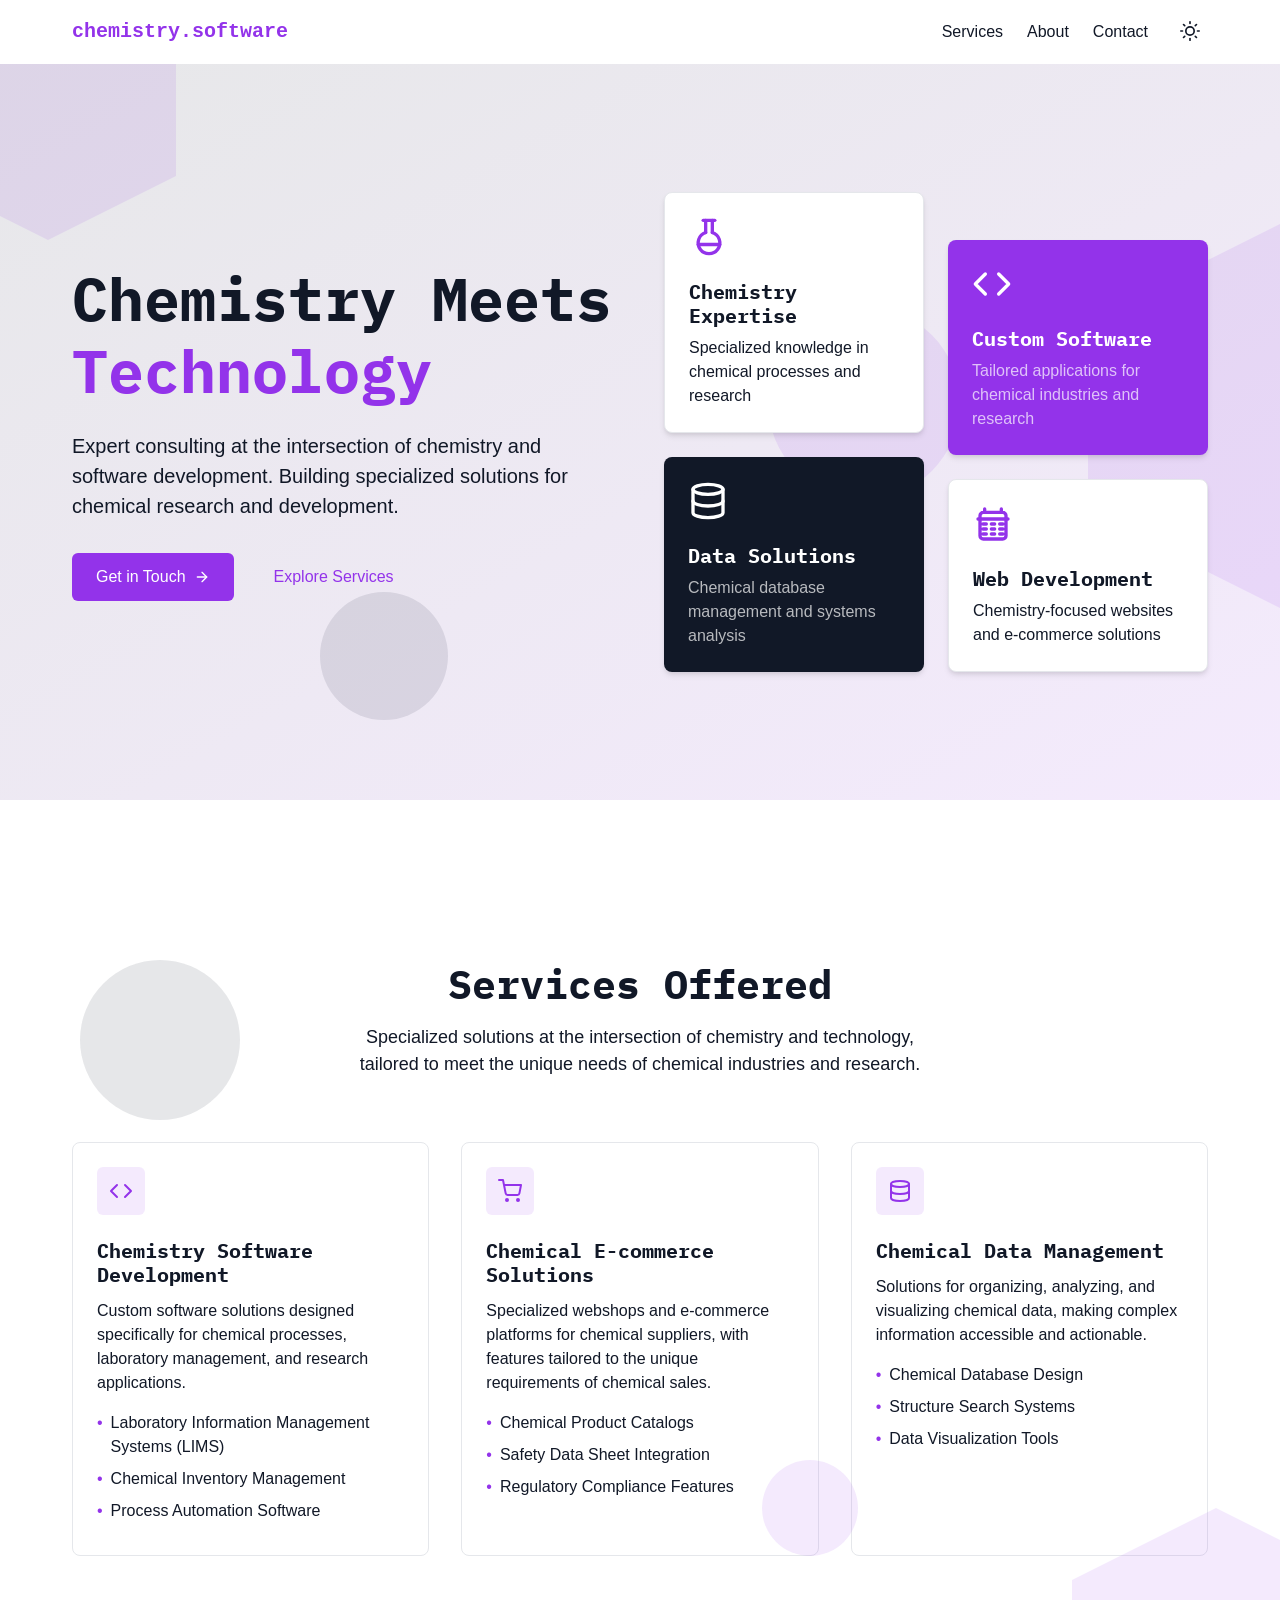
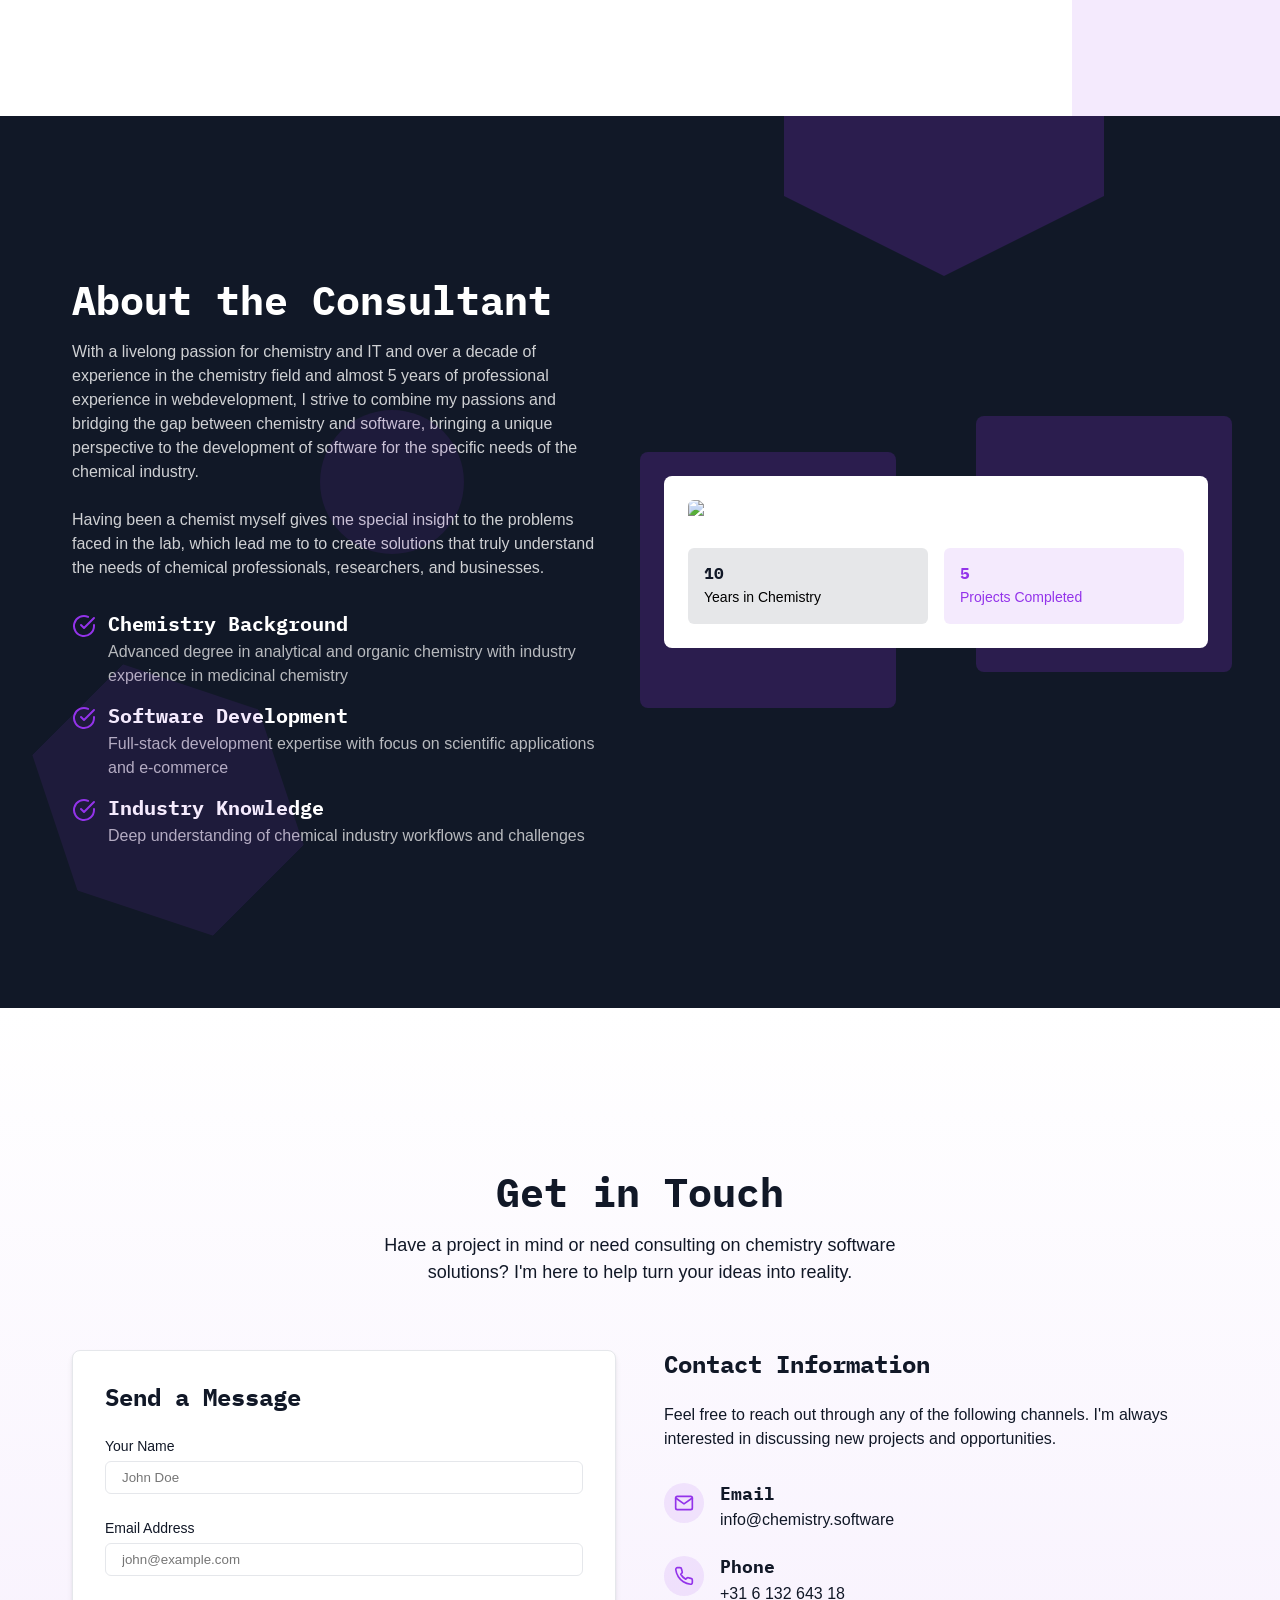
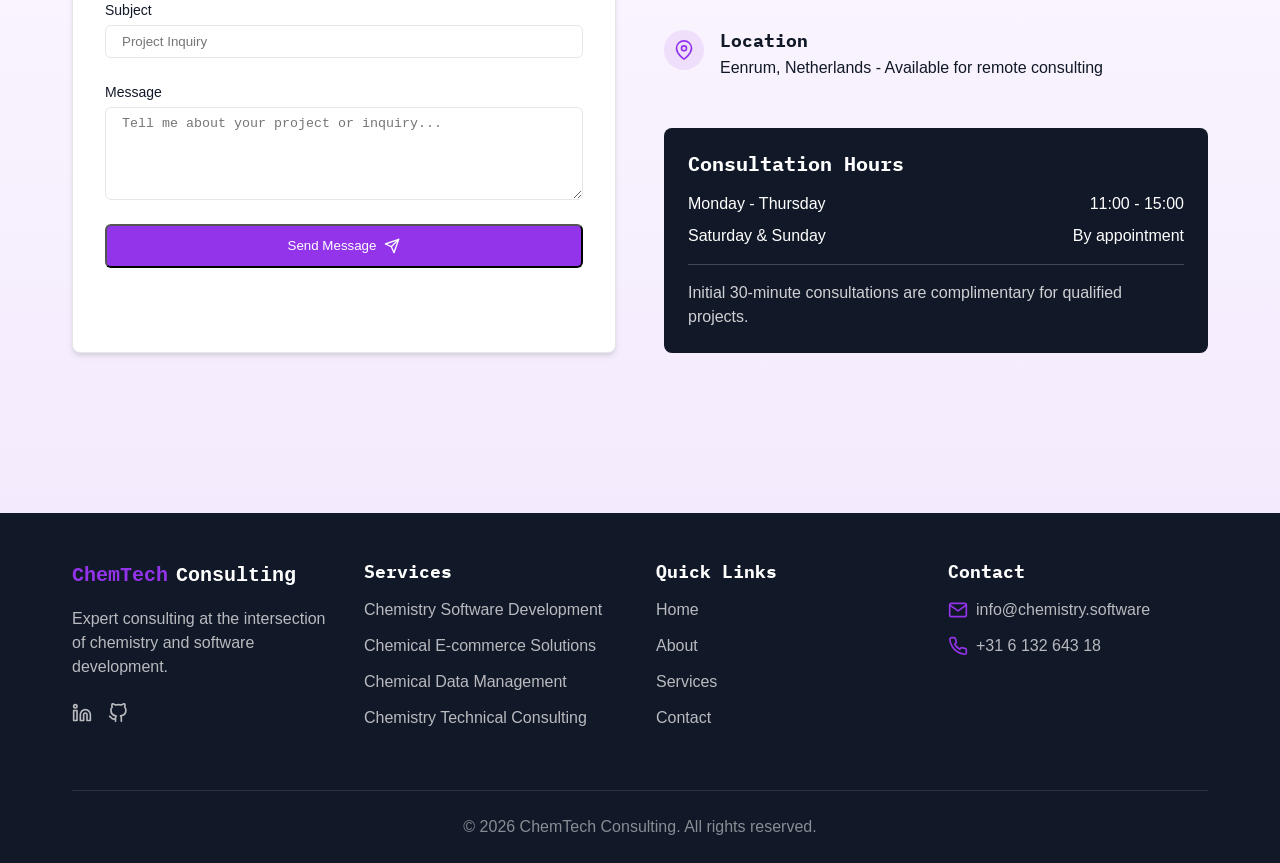
==== commit 03bdf5f7: "Uploading current progress" ====
--- a/index.html
+++ b/index.html
@@ -7,10 +7,9 @@
   <meta name="description" content="Professional chemistry software development and consulting services">
   
   <!-- Google Fonts -->
-  <link rel="preconnect" href="https://fonts.googleapis.com">
-  <link rel="preconnect" href="https://fonts.gstatic.com" crossorigin>
-  <link href="https://fonts.googleapis.com/css2?family=Space+Mono:wght@400;700&family=Inter:wght@400;500;600;700&display=swap" rel="stylesheet">
-  
+   <link rel="preconnect" href="https://fonts.googleapis.com">
+   <link rel="preconnect" href="https://fonts.gstatic.com" crossorigin>
+   <link href="https://fonts.googleapis.com/css2?family=IBM+Plex+Mono:ital,wght@0,100;0,200;0,300;0,400;0,500;0,600;0,700;1,100;1,200;1,300;1,400;1,500;1,600;1,700&display=swap" rel="stylesheet">
   <!-- Styles -->
   <link rel="stylesheet" href="styles.css">
   
@@ -30,7 +29,6 @@
       <nav class="desktop-nav">
         <a href="#services" class="nav-link">Services</a>
         <a href="#about" class="nav-link">About</a>
-        <a href="#portfolio" class="nav-link">Portfolio</a>
         <a href="#contact" class="nav-link">Contact</a>
         <div class="header-actions">
           <!-- Theme Toggle -->
@@ -250,10 +248,10 @@
             <h2 class="section-title">About the Consultant</h2>
             <p class="about-text">
               With a livelong passion for chemistry and IT and over a decade of experience in the chemistry field and almost 5 years of professional experience in webdevelopment, I strive to combine my passions and bridging the gap between chemistry and software, 
-              bringing a unique perspective to the development  of software for the specific needs of the chemical industrie.
+              bringing a unique perspective to the development  of software for the specific needs of the chemical industry.
             </p>
             <p class="about-text">
-              Having practiced chemistry myself gives me special insight to the problems faced in the lab, which lead me to to create solutions that truly understand the needs of chemical professionals, 
+              Having been a chemist myself gives me special insight to the problems faced in the lab, which lead me to to create solutions that truly understand the needs of chemical professionals, 
               researchers, and businesses.
             </p>
             
@@ -266,7 +264,7 @@
                 <div>
                   <h3 class="feature-title">Chemistry Background</h3>
                   <p class="feature-text">
-                    Advanced degree in Chemistry with laboratory and industry experience
+                    Advanced degree in analytical and organic chemistry with industry experience in medicinal chemistry
                   </p>
                 </div>
               </div>
@@ -321,24 +319,24 @@
     </section>
 
     <!-- Portfolio Section -->
-    <section id="portfolio" class="portfolio chemistry-bg">
+    <!-- <section id="portfolio" class="portfolio chemistry-bg">
       <!-- Chemistry-themed decorative elements -->
-      <div class="hexagon hex-6"></div>
+      <!-- <div class="hexagon hex-6"></div>
       <div class="circle circle-6"></div>
-      <div class="hexagon hex-7"></div>
+      <div class="hexagon hex-7"></div> -->
       
-      <div class="container">
+      <!-- <div class="container">
         <div class="section-header">
           <h2 class="section-title">Portfolio</h2>
           <p class="section-description">
             A selection of successful projects at the intersection of chemistry and technology, 
             showcasing solutions for various chemical industry needs.
           </p>
-        </div>
+        </div> -->
         
-        <div class="portfolio-grid">
+        <!-- <div class="portfolio-grid"> -->
           <!-- Portfolio Item 1 -->
-          <div class="portfolio-item">
+          <!-- <div class="portfolio-item">
             <div class="portfolio-image-container">
               <img src="https://kzmj9wbt1hdtc1235v88.lite.vusercontent.net/placeholder.svg?height=400&width=600" alt="ChemTrack LIMS" class="portfolio-image">
               <div class="portfolio-overlay">
@@ -360,10 +358,10 @@
                 <span class="portfolio-tag">UI/UX</span>
               </div>
             </div>
-          </div>
+          </div> -->
           
           <!-- Portfolio Item 2 -->
-          <div class="portfolio-item">
+          <!-- <div class="portfolio-item">
             <div class="portfolio-image-container">
               <img src="https://kzmj9wbt1hdtc1235v88.lite.vusercontent.net/placeholder.svg?height=400&width=600" alt="ReagentShop" class="portfolio-image">
               <div class="portfolio-overlay">
@@ -385,10 +383,10 @@
                 <span class="portfolio-tag">Compliance</span>
               </div>
             </div>
-          </div>
-          
+          </div> -->
+
           <!-- Portfolio Item 3 -->
-          <div class="portfolio-item">
+          <!-- <div class="portfolio-item">
             <div class="portfolio-image-container">
               <img src="https://kzmj9wbt1hdtc1235v88.lite.vusercontent.net/placeholder.svg?height=400&width=600" alt="AnalyticsLab Dashboard" class="portfolio-image">
               <div class="portfolio-overlay">
@@ -410,11 +408,12 @@
                 <span class="portfolio-tag">Dashboard</span>
               </div>
             </div>
-          </div>
-          
-        </div>
-      </div>
-    </section>
+          </div> -->
+          
+        <!-- </div>
+      </div>
+    </section> --> 
+
 
     <!-- Contact Section -->
     <section id="contact" class="contact">
@@ -480,7 +479,7 @@
                   <div>
                     <h4 class="contact-method-title">Email</h4>
                     <a href="mailto:contact@chemtechconsulting.com" class="contact-method-value">
-                      contact@chemtechconsulting.com
+                      info@chemistry.software
                     </a>
                   </div>
                 </div>
@@ -494,7 +493,7 @@
                   <div>
                     <h4 class="contact-method-title">Phone</h4>
                     <a href="tel:+11234567890" class="contact-method-value">
-                      +1 (123) 456-7890
+                      +31 6 132 643 18
                     </a>
                   </div>
                 </div>
@@ -508,7 +507,7 @@
                   </div>
                   <div>
                     <h4 class="contact-method-title">Location</h4>
-                    <p class="contact-method-value">Boston, MA - Available for remote consulting worldwide</p>
+                    <p class="contact-method-value">Eenrum, Netherlands - Available for remote consulting </p>
                   </div>
                 </div>
               </div>
@@ -518,16 +517,12 @@
               <h4 class="consultation-hours-title">Consultation Hours</h4>
               <div class="hours-list">
                 <div class="hours-item">
-                  <span>Monday - Friday</span>
-                  <span>9:00 AM - 5:00 PM EST</span>
+                  <span>Monday - Thursday</span>
+                  <span>11:00 - 15:00 </span>
                 </div>
                 <div class="hours-item">
-                  <span>Saturday</span>
+                  <span>Saturday & Sunday</span>
                   <span>By appointment</span>
-                </div>
-                <div class="hours-item">
-                  <span>Sunday</span>
-                  <span>Closed</span>
                 </div>
               </div>
               <div class="consultation-note">
@@ -567,12 +562,6 @@
               </svg>
               <span class="sr-only">GitHub</span>
             </a>
-            <a href="#" class="social-link">
-              <svg xmlns="http://www.w3.org/2000/svg" width="20" height="20" viewBox="0 0 24 24" fill="none" stroke="currentColor" stroke-width="2" stroke-linecap="round" stroke-linejoin="round">
-                <path d="M23 3a10.9 10.9 0 0 1-3.14 1.53 4.48 4.48 0 0 0-7.86 3v1A10.66 10.66 0 0 1 3 4s-4 9 5 13a11.64 11.64 0 0 1-7 2c9 5 20 0 20-11.5a4.5 4.5 0 0 0-.08-.83A7.72 7.72 0 0 0 23 3z"></path>
-              </svg>
-              <span class="sr-only">Twitter</span>
-            </a>
           </div>
         </div>
         
@@ -592,7 +581,6 @@
             <li><a href="#" class="footer-link">Home</a></li>
             <li><a href="#about" class="footer-link">About</a></li>
             <li><a href="#services" class="footer-link">Services</a></li>
-            <li><a href="#portfolio" class="footer-link">Portfolio</a></li>
             <li><a href="#contact" class="footer-link">Contact</a></li>
           </ul>
         </div>
@@ -605,16 +593,16 @@
                 <path d="M4 4h16c1.1 0 2 .9 2 2v12c0 1.1-.9 2-2 2H4c-1.1 0-2-.9-2-2V6c0-1.1.9-2 2-2z"></path>
                 <polyline points="22,6 12,13 2,6"></polyline>
               </svg>
-              <a href="mailto:contact@chemtechconsulting.com" class="footer-link">
-                contact@chemtechconsulting.com
+              <a href="mailto:info@chemistry.software" class="footer-link">
+                info@chemistry.software
               </a>
             </li>
             <li class="footer-contact-item">
               <svg class="footer-contact-icon" xmlns="http://www.w3.org/2000/svg" width="20" height="20" viewBox="0 0 24 24" fill="none" stroke="currentColor" stroke-width="2" stroke-linecap="round" stroke-linejoin="round">
                 <path d="M22 16.92v3a2 2 0 0 1-2.18 2 19.79 19.79 0 0 1-8.63-3.07 19.5 19.5 0 0 1-6-6 19.79 19.79 0 0 1-3.07-8.67A2 2 0 0 1 4.11 2h3a2 2 0 0 1 2 1.72 12.84 12.84 0 0 0 .7 2.81 2 2 0 0 1-.45 2.11L8.09 9.91a16 16 0 0 0 6 6l1.27-1.27a2 2 0 0 1 2.11-.45 12.84 12.84 0 0 0 2.81.7A2 2 0 0 1 22 16.92z"></path>
               </svg>
-              <a href="tel:+11234567890" class="footer-link">
-                +1 (123) 456-7890
+              <a href="tel:+31613264318 " class="footer-link">
+                +31 6 132 643 18 
               </a>
             </li>
           </ul>
--- a/styles.css
+++ b/styles.css
@@ -61,7 +61,7 @@
   }
   
   h1, h2, h3, h4, h5, h6 {
-    font-family: 'Space Mono', monospace;
+    font-family: "IBM Plex Mono", monospace;
     line-height: 1.2;
   }
   
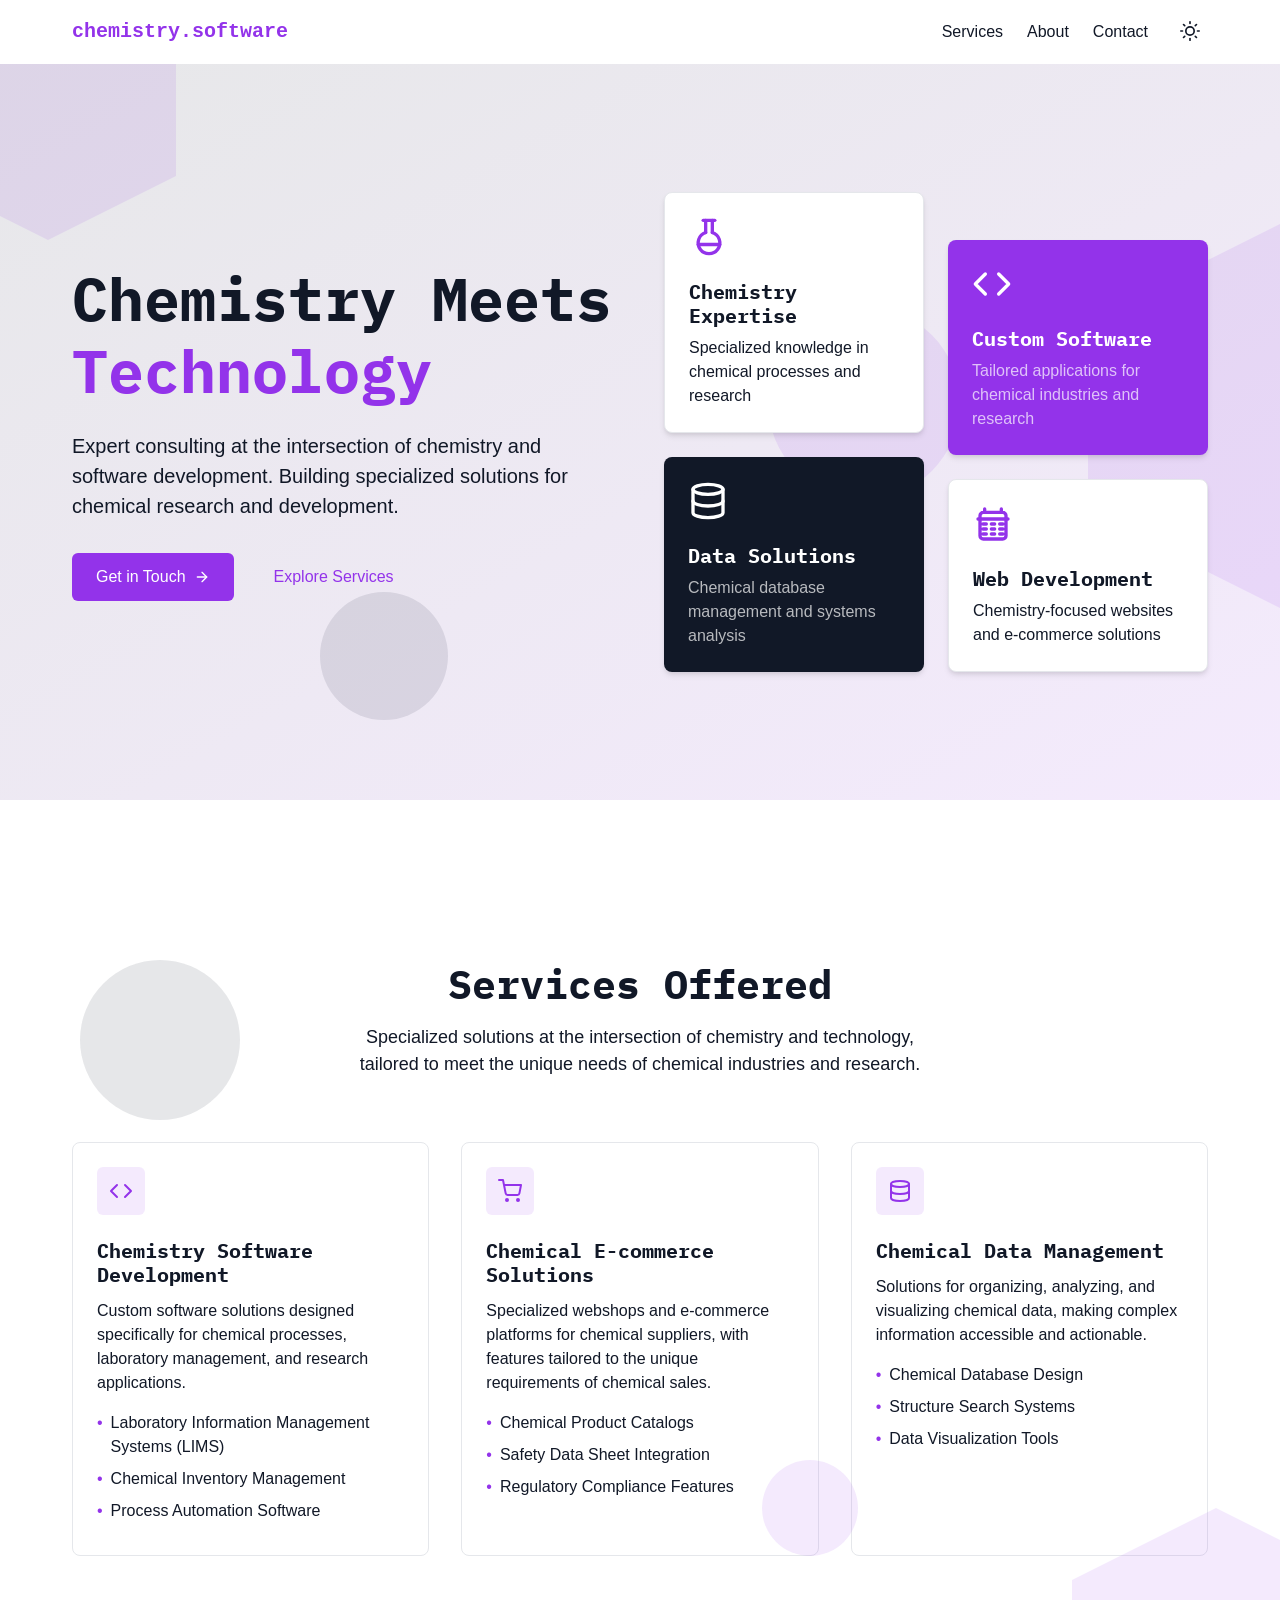
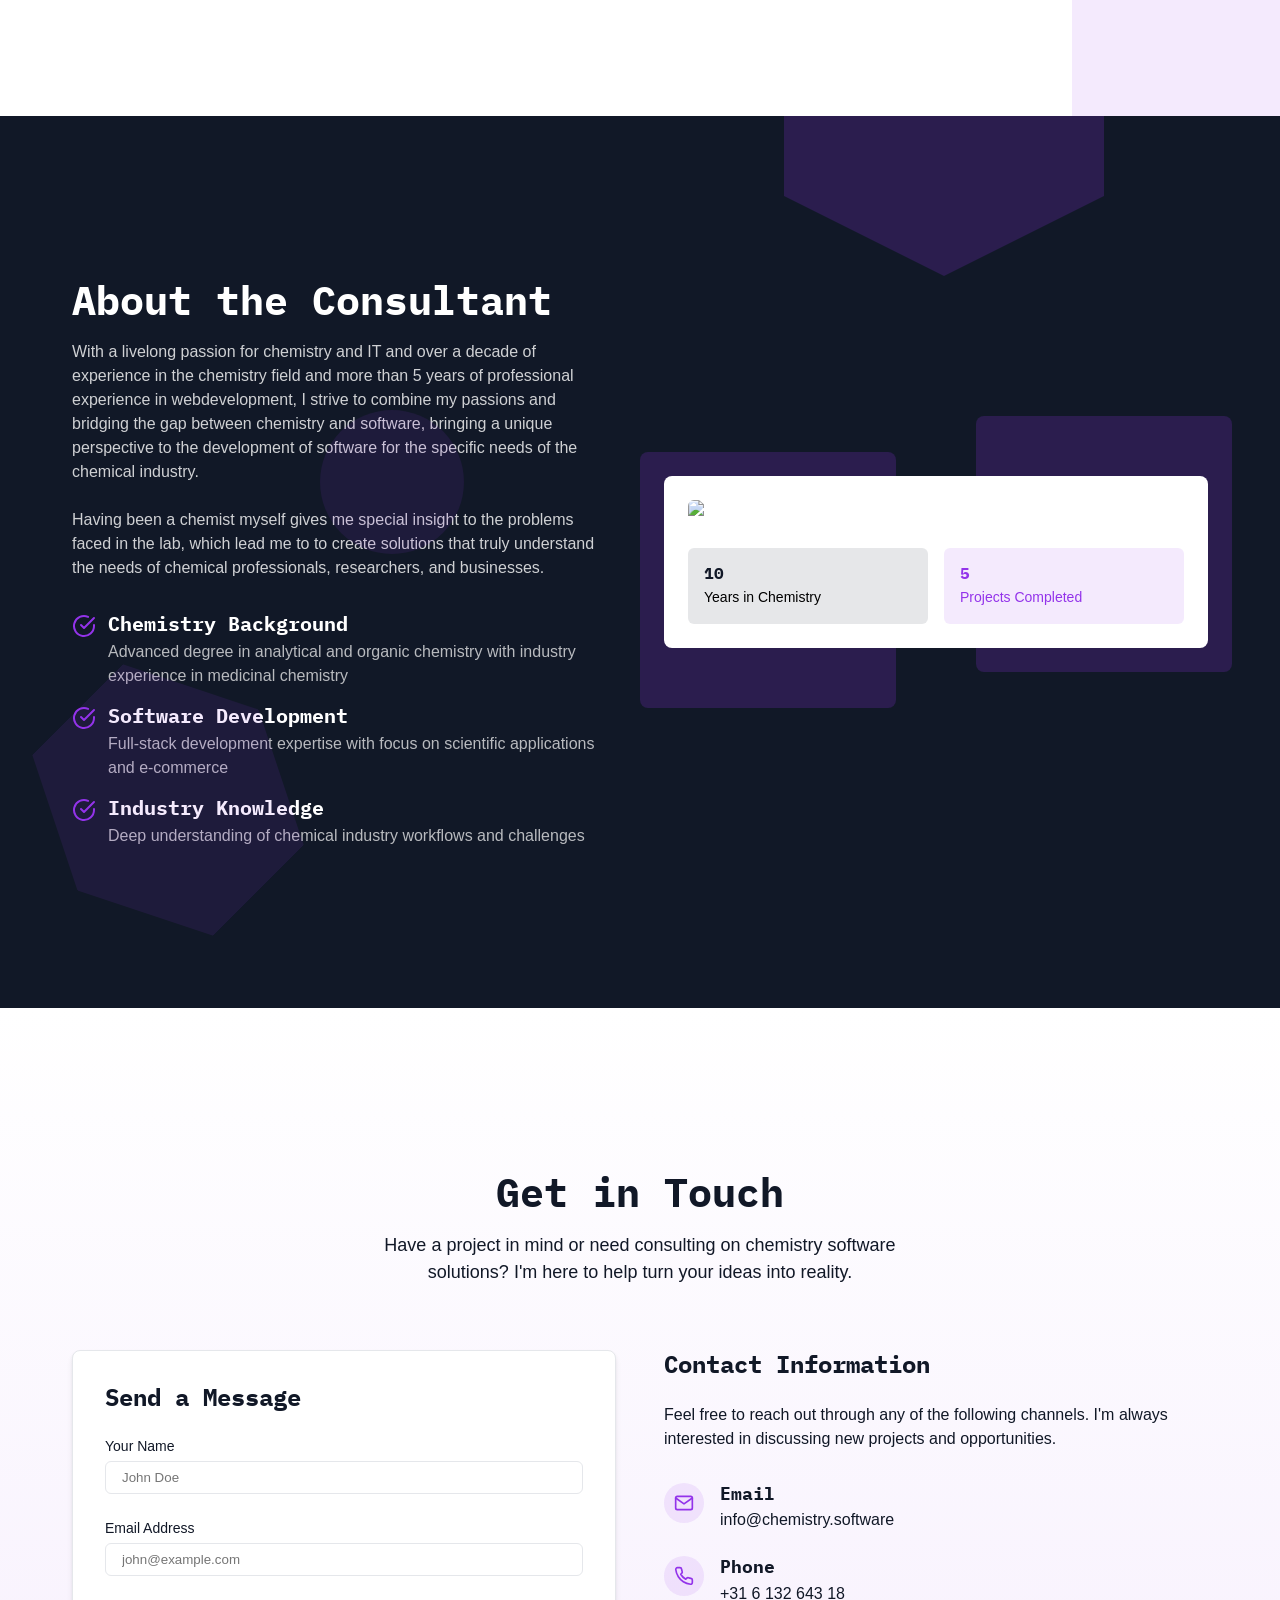
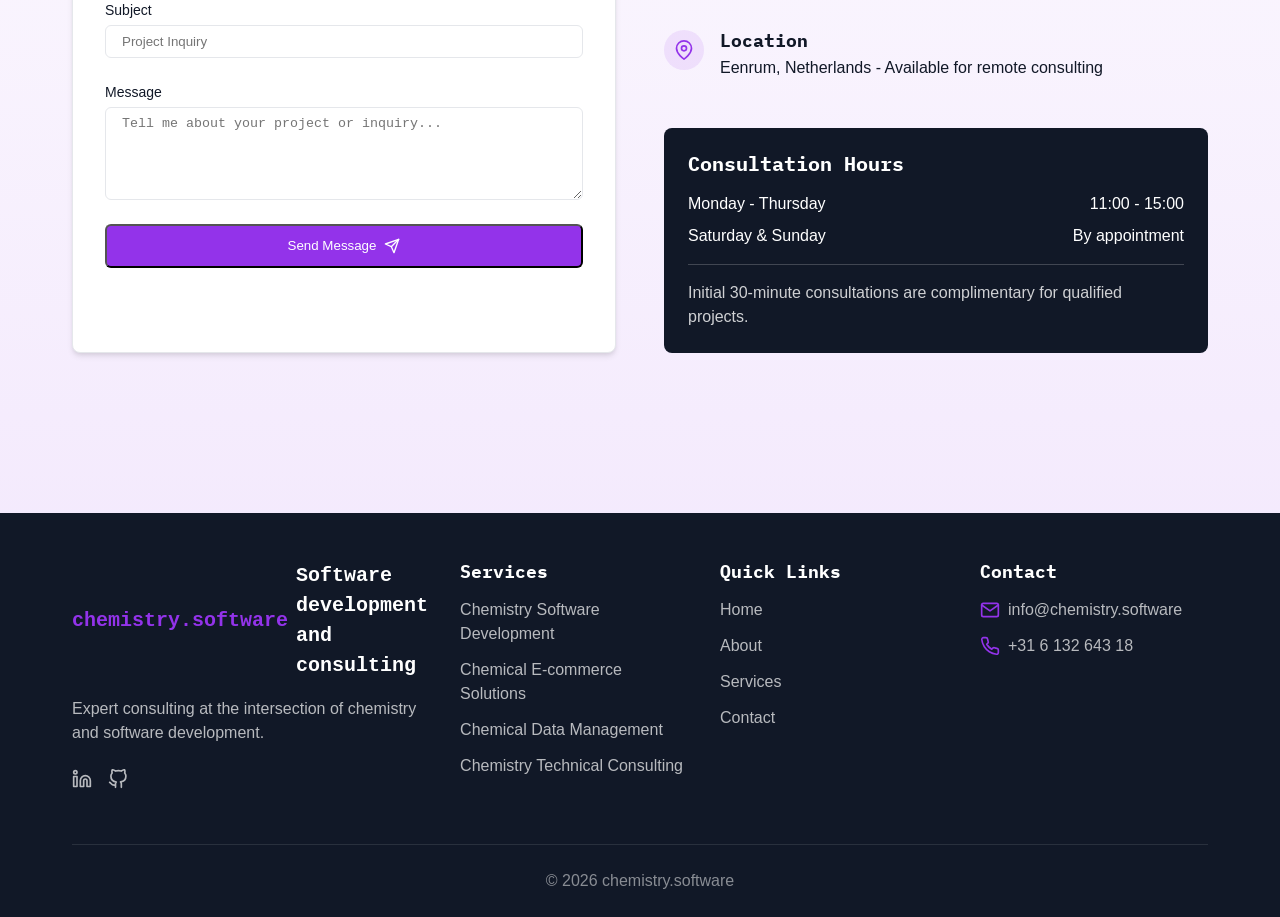
==== commit 732f3407: "Small fixes" ====
--- a/index.html
+++ b/index.html
@@ -247,7 +247,7 @@
           <div class="about-content">
             <h2 class="section-title">About the Consultant</h2>
             <p class="about-text">
-              With a livelong passion for chemistry and IT and over a decade of experience in the chemistry field and almost 5 years of professional experience in webdevelopment, I strive to combine my passions and bridging the gap between chemistry and software, 
+              With a livelong passion for chemistry and IT and over a decade of experience in the chemistry field and more than 5 years of professional experience in webdevelopment, I strive to combine my passions and bridging the gap between chemistry and software, 
               bringing a unique perspective to the development  of software for the specific needs of the chemical industry.
             </p>
             <p class="about-text">
@@ -478,7 +478,7 @@
                   </div>
                   <div>
                     <h4 class="contact-method-title">Email</h4>
-                    <a href="mailto:contact@chemtechconsulting.com" class="contact-method-value">
+                    <a href="mailto:info@chemistry.software" class="contact-method-value">
                       info@chemistry.software
                     </a>
                   </div>
@@ -541,8 +541,8 @@
       <div class="footer-grid">
         <div class="footer-brand">
           <a href="#" class="footer-logo">
-            <span class="logo-primary">ChemTech</span>
-            <span class="logo-white">Consulting</span>
+            <span class="logo-primary">chemistry.software</span>
+            <span class="logo-white">Software development and consulting</span>
           </a>
           <p class="footer-description">
             Expert consulting at the intersection of chemistry and software development.
@@ -611,7 +611,7 @@
       
       <div class="footer-bottom">
         <p class="copyright">
-          © <span id="current-year"></span> ChemTech Consulting. All rights reserved.
+          © <span id="current-year"></span> chemistry.software
         </p>
       </div>
     </div>
@@ -620,4 +620,4 @@
   <!-- JavaScript -->
   <script src="script.js"></script>
 </body>
-</html>+</html>
